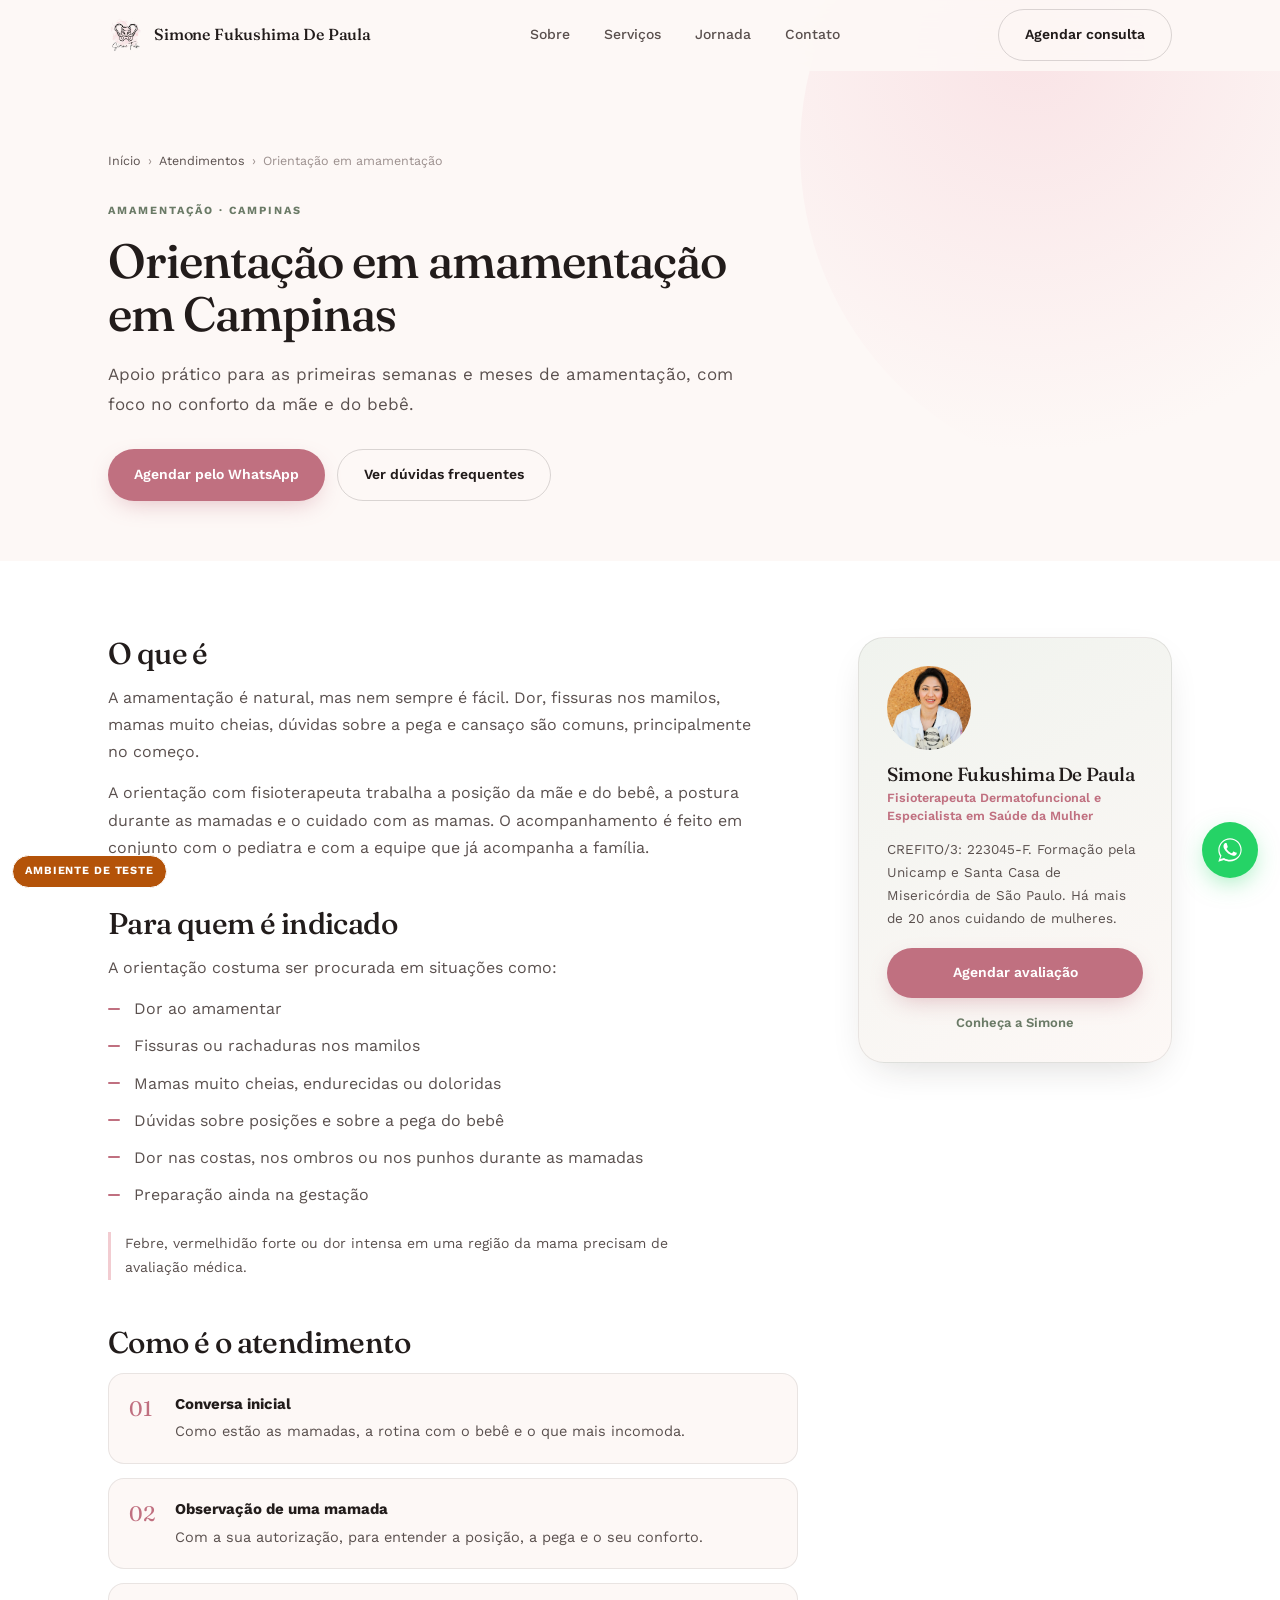
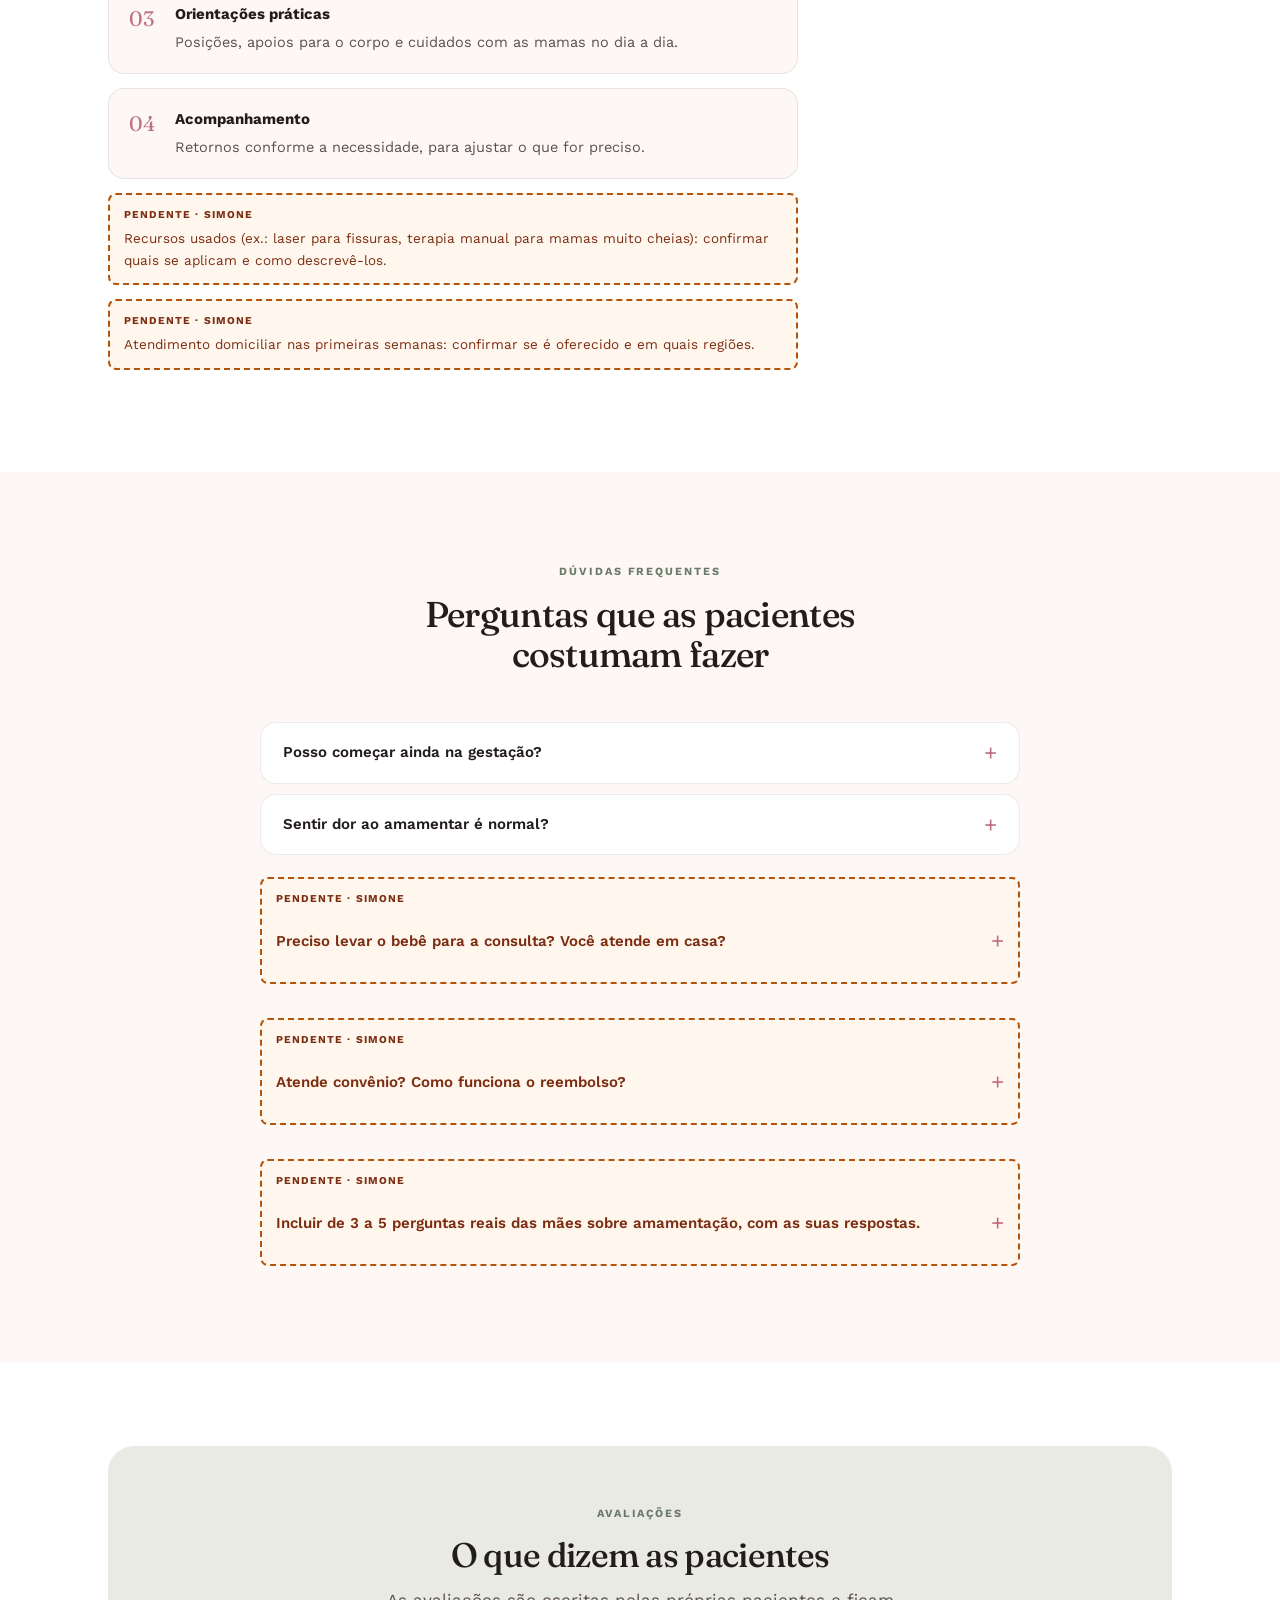
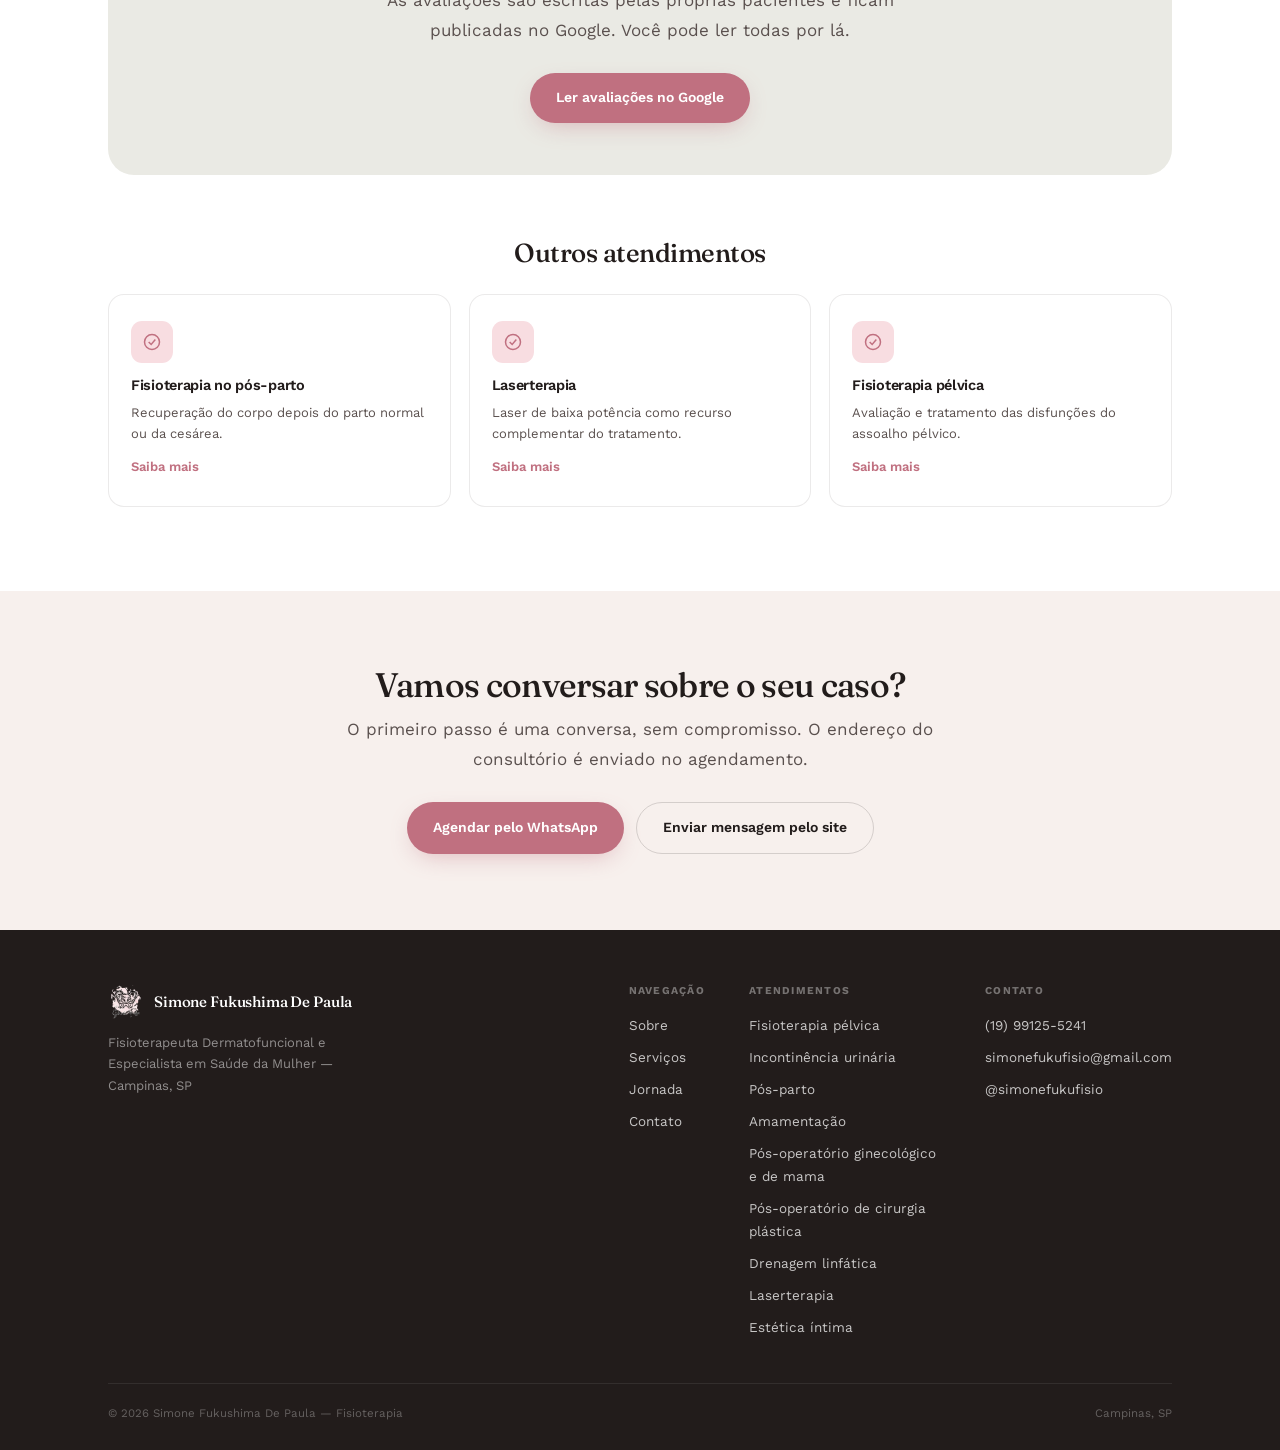
==== amamentacao/index.html @ 752a26e6 "feat: páginas de amamentação, pós-operatório ginecológico e de mama, laserterapia e estética íntima " ====
<!DOCTYPE html>
<html lang="pt-BR">
<head>
<meta charset="UTF-8">
<meta name="viewport" content="width=device-width, initial-scale=1.0">
<title>Orientação em Amamentação em Campinas | Fisioterapia</title>
<meta name="description" content="Orientação em amamentação com fisioterapeuta em Campinas: posições, pega, dor e fissuras nas mamas e postura da mãe. Atendimento individual.">
<link rel="icon" type="image/png" href="/assets/logo.png">
<link rel="canonical" href="https://simonefukufisio.com.br/amamentacao/">

<meta property="og:type"        content="website">
<meta property="og:url"         content="https://simonefukufisio.com.br/amamentacao/">
<meta property="og:title"       content="Orientação em Amamentação em Campinas | Fisioterapia">
<meta property="og:description" content="Orientação em amamentação com fisioterapeuta em Campinas: posições, pega, dor e fissuras nas mamas e postura da mãe. Atendimento individual.">
<meta property="og:image"       content="https://simonefukufisio.com.br/assets/simone-fukushima-fisioterapeuta.jpg">
<meta property="og:locale"      content="pt_BR">
<meta name="twitter:card"       content="summary_large_image">

<script type="application/ld+json">
{
  "@context": "https://schema.org",
  "@type": "BreadcrumbList",
  "itemListElement": [
    {
      "@type": "ListItem",
      "position": 1,
      "name": "Início",
      "item": "https://simonefukufisio.com.br/"
    },
    {
      "@type": "ListItem",
      "position": 2,
      "name": "Orientação em amamentação",
      "item": "https://simonefukufisio.com.br/amamentacao/"
    }
  ]
}
</script>

<!-- ── Google Analytics 4 ── -->
<script async src="https://www.googletagmanager.com/gtag/js?id=G-YCW4MYYGL5"></script>
<script src="/js/site.js" defer></script>

<link rel="preconnect" href="https://fonts.googleapis.com">
<link rel="preconnect" href="https://fonts.gstatic.com" crossorigin>
<link href="https://fonts.googleapis.com/css2?family=Fraunces:ital,opsz,wght@0,9..144,300;0,9..144,400;0,9..144,500;0,9..144,600;1,9..144,400;1,9..144,500&family=Work+Sans:wght@300;400;500;600;700&display=swap" rel="stylesheet">
<link rel="stylesheet" href="/css/styles.css">
</head>
<body>

<!-- COMPARTILHADO:CABECALHO:INICIO -->
<header id="hdr">
  <div class="nav">
    <!-- Zone 1: Logo -->
    <a href="/#top" class="logo-link">
      <img src="/assets/logo.png" alt="Simone Fukushima De Paula" class="logo-img" width="222" height="245">
      <span class="logo-name">Simone Fukushima De Paula</span>
    </a>
    <!-- Zone 2: Nav (centred) -->
    <nav class="nav-links">
      <a href="/#sobre">Sobre</a>
      <a href="/#servicos">Serviços</a>
      <a href="/#jornada">Jornada</a>
      <a href="/#contato">Contato</a>
    </nav>
    <!-- Zone 3: CTA + hamburger -->
    <div class="nav-cta">
      <a href="/#contato" class="btn btn-outline">Agendar consulta</a>
      <button class="hamburger" id="ham" aria-label="Abrir menu">
        <span></span><span></span><span></span>
      </button>
    </div>
  </div>
</header>

<!-- Mobile drawer -->
<div class="nav-drawer" id="drawer">
  <a href="/#sobre">Sobre</a>
  <a href="/#servicos">Serviços</a>
  <a href="/#jornada">Jornada</a>
  <a href="/#contato">Contato</a>
  <a href="/#contato" class="btn btn-primary">Agendar consulta</a>
</div>
<!-- COMPARTILHADO:CABECALHO:FIM -->

<main>
  <section class="servico-hero">
    <div class="blob blob-1"></div>
    <div class="container">
      <nav class="trilha" aria-label="Você está em">
        <a href="/">Início</a><span aria-hidden="true">›</span>
        <a href="/#servicos">Atendimentos</a><span aria-hidden="true">›</span>
        <span aria-current="page">Orientação em amamentação</span>
      </nav>
      <span class="ey">Amamentação · Campinas</span>
      <h1>Orientação em amamentação em Campinas</h1>
      <p class="lead">Apoio prático para as primeiras semanas e meses de amamentação, com foco no conforto da mãe e do bebê.</p>
      <div class="hero-ctas">
        <a class="btn btn-primary" data-wa="Olá, Simone! Gostaria de saber sobre a orientação em amamentação." data-origem="pagina_amamentacao_topo" href="/#contato" target="_blank" rel="noopener">Agendar pelo WhatsApp</a>
        <a class="btn btn-outline" href="#duvidas">Ver dúvidas frequentes</a>
      </div>
    </div>
  </section>

  <section class="servico-corpo">
    <div class="container servico-grid">
      <article class="texto">
        <h2>O que é</h2>
        <p>A amamentação é natural, mas nem sempre é fácil. Dor, fissuras nos mamilos, mamas muito cheias, dúvidas sobre a pega e cansaço são comuns, principalmente no começo.</p>
        <p>A orientação com fisioterapeuta trabalha a posição da mãe e do bebê, a postura durante as mamadas e o cuidado com as mamas. O acompanhamento é feito em conjunto com o pediatra e com a equipe que já acompanha a família.</p>

        <h2>Para quem é indicado</h2>
        <p>A orientação costuma ser procurada em situações como:</p>
        <ul class="lista">
          <li>Dor ao amamentar</li>
          <li>Fissuras ou rachaduras nos mamilos</li>
          <li>Mamas muito cheias, endurecidas ou doloridas</li>
          <li>Dúvidas sobre posições e sobre a pega do bebê</li>
          <li>Dor nas costas, nos ombros ou nos punhos durante as mamadas</li>
          <li>Preparação ainda na gestação</li>
        </ul>

        <p class="nota">Febre, vermelhidão forte ou dor intensa em uma região da mama precisam de avaliação médica.</p>

        <h2>Como é o atendimento</h2>
        <ol class="passos">
          <li><strong>Conversa inicial</strong><span>Como estão as mamadas, a rotina com o bebê e o que mais incomoda.</span></li>
          <li><strong>Observação de uma mamada</strong><span>Com a sua autorização, para entender a posição, a pega e o seu conforto.</span></li>
          <li><strong>Orientações práticas</strong><span>Posições, apoios para o corpo e cuidados com as mamas no dia a dia.</span></li>
          <li><strong>Acompanhamento</strong><span>Retornos conforme a necessidade, para ajustar o que for preciso.</span></li>
          <li data-pendente>Recursos usados (ex.: laser para fissuras, terapia manual para mamas muito cheias): confirmar quais se aplicam e como descrevê-los.</li>
          <li data-pendente>Atendimento domiciliar nas primeiras semanas: confirmar se é oferecido e em quais regiões.</li>
        </ol>
      </article>

      <aside class="cartao-lateral" aria-label="Sobre a fisioterapeuta">
        <img class="cartao-foto" src="/assets/simone-fukushima-fisioterapeuta.jpg" alt="Simone Fukushima De Paula" width="900" height="1233" loading="lazy">
        <h2>Simone Fukushima De Paula</h2>
        <span class="role">Fisioterapeuta Dermatofuncional e Especialista em Saúde da Mulher</span>
        <p>CREFITO/3: 223045-F. Formação pela Unicamp e Santa Casa de Misericórdia de São Paulo. Há mais de 20 anos cuidando de mulheres.</p>
        <a class="btn btn-primary" data-wa="Olá, Simone! Gostaria de saber sobre a orientação em amamentação." data-origem="pagina_amamentacao_lateral" href="/#contato" target="_blank" rel="noopener">Agendar avaliação</a>
        <a class="cartao-link" href="/#sobre">Conheça a Simone</a>
      </aside>
    </div>
  </section>

  <section class="servico-faq" id="duvidas">
    <div class="container">
      <div class="sec-head">
        <span class="ey">Dúvidas frequentes</span>
        <h2>Perguntas que as pacientes costumam fazer</h2>
      </div>
      <div class="faq">
      <details><summary>Posso começar ainda na gestação?</summary><p>Sim. Conhecer as posições e os cuidados com as mamas antes do parto ajuda a chegar mais preparada às primeiras mamadas.</p></details>
      <details><summary>Sentir dor ao amamentar é normal?</summary><p>Desconforto nos primeiros dias é comum, mas dor forte ou que continua não deve ser ignorada. Vale buscar orientação.</p></details>
      <details data-pendente><summary>Preciso levar o bebê para a consulta? Você atende em casa?</summary><p>Resposta a ser escrita pela Simone.</p></details>
      <details data-pendente><summary>Atende convênio? Como funciona o reembolso?</summary><p>Resposta a ser escrita pela Simone.</p></details>
      <details data-pendente><summary>Incluir de 3 a 5 perguntas reais das mães sobre amamentação, com as suas respostas.</summary><p>Resposta a ser escrita pela Simone.</p></details>
      </div>
    </div>
  </section>

  <section class="servico-fim">
    <div class="container">
      <div class="avaliacoes-caixa">
        <span class="ey">Avaliações</span>
        <h2>O que dizem as pacientes</h2>
        <p class="lead">As avaliações são escritas pelas próprias pacientes e ficam publicadas no Google. Você pode ler todas por lá.</p>
        <div class="hero-ctas">
          <a class="btn btn-primary" href="https://g.page/r/CfyjZYEnsw8REAI" target="_blank" rel="noopener">Ler avaliações no Google</a>
        </div>
      </div>

      <h2 class="rel-titulo">Outros atendimentos</h2>
      <div class="rel-grid">
        <a class="sc" href="/pos-parto/"><div class="sc-icon r"><svg width="20" height="20" viewBox="0 0 24 24" fill="none" stroke="#c07080" stroke-width="1.8" aria-hidden="true"><circle cx="12" cy="12" r="9"/><path d="M8 12l3 3 5-6"/></svg></div><h3>Fisioterapia no pós-parto</h3><p>Recuperação do corpo depois do parto normal ou da cesárea.</p><span class="sc-mais">Saiba mais</span></a>
        <a class="sc" href="/laserterapia/"><div class="sc-icon r"><svg width="20" height="20" viewBox="0 0 24 24" fill="none" stroke="#c07080" stroke-width="1.8" aria-hidden="true"><circle cx="12" cy="12" r="9"/><path d="M8 12l3 3 5-6"/></svg></div><h3>Laserterapia</h3><p>Laser de baixa potência como recurso complementar do tratamento.</p><span class="sc-mais">Saiba mais</span></a>
        <a class="sc" href="/fisioterapia-pelvica/"><div class="sc-icon r"><svg width="20" height="20" viewBox="0 0 24 24" fill="none" stroke="#c07080" stroke-width="1.8" aria-hidden="true"><circle cx="12" cy="12" r="9"/><path d="M8 12l3 3 5-6"/></svg></div><h3>Fisioterapia pélvica</h3><p>Avaliação e tratamento das disfunções do assoalho pélvico.</p><span class="sc-mais">Saiba mais</span></a>
      </div>
    </div>
  </section>

  <section class="cta-final">
    <div class="container">
      <h2>Vamos conversar sobre o seu caso?</h2>
      <p class="lead">O primeiro passo é uma conversa, sem compromisso. O endereço do consultório é enviado no agendamento.</p>
      <div class="hero-ctas">
        <a class="btn btn-primary" data-wa="Olá, Simone! Gostaria de saber sobre a orientação em amamentação." data-origem="pagina_amamentacao_final" href="/#contato" target="_blank" rel="noopener">Agendar pelo WhatsApp</a>
        <a class="btn btn-outline" href="/#contato">Enviar mensagem pelo site</a>
      </div>
    </div>
  </section>
</main>

<!-- COMPARTILHADO:RODAPE:INICIO -->
<footer>
  <div class="container">
    <div class="footer-grid">
      <div>
        <a href="/#top" class="logo-link">
          <img src="/assets/logo.png" alt="Simone Fukushima De Paula" class="logo-img" width="222" height="245">
          <span class="logo-name">Simone Fukushima De Paula</span>
        </a>
        <p class="footer-tag">Fisioterapeuta Dermatofuncional e Especialista em Saúde da Mulher — Campinas, SP</p>
      </div>
      <div class="footer-links">
        <div>
          <h5>Navegação</h5>
          <a href="/#sobre">Sobre</a>
          <a href="/#servicos">Serviços</a>
          <a href="/#jornada">Jornada</a>
          <a href="/#contato">Contato</a>
        </div>
        <div>
          <h5>Atendimentos</h5>
          <a href="/fisioterapia-pelvica/">Fisioterapia pélvica</a>
          <a href="/incontinencia-urinaria/">Incontinência urinária</a>
          <a href="/pos-parto/">Pós-parto</a>
          <a href="/amamentacao/">Amamentação</a>
          <a href="/pos-cirurgico/">Pós-operatório ginecológico e de mama</a>
          <a href="/pos-cirurgico-estetico/">Pós-operatório de cirurgia plástica</a>
          <a href="/drenagem-linfatica/">Drenagem linfática</a>
          <a href="/laserterapia/">Laserterapia</a>
          <a href="/estetica-intima/">Estética íntima</a>
        </div>
        <div>
          <h5>Contato</h5>
          <a href="#" id="footerWaLink" target="_blank" rel="noopener">(19) 99125-5241</a>
          <a href="mailto:simonefukufisio@gmail.com">simonefukufisio@gmail.com</a>
          <a href="https://instagram.com/simonefukufisio" target="_blank" rel="noopener">@simonefukufisio</a>
        </div>
      </div>
    </div>
    <div class="footer-bottom">
      <span>&copy; <span id="yr"></span> Simone Fukushima De Paula &mdash; Fisioterapia</span>
      <span>Campinas, SP</span>
    </div>
  </div>
</footer>

<!-- WhatsApp float -->
<a class="wa-float" id="floatWaBtn" href="#" target="_blank" rel="noopener" aria-label="Conversar no WhatsApp">
  <svg width="28" height="28" viewBox="0 0 24 24" fill="white"><path d="M17.5 14.4c-.3-.1-1.7-.9-2-1-.3-.1-.5-.1-.7.1s-.8 1-.9 1.2c-.2.2-.3.2-.6.1-.3-.1-1.3-.5-2.4-1.5-.9-.8-1.5-1.8-1.7-2.1-.2-.3 0-.5.1-.6.1-.1.3-.3.4-.5.1-.1.2-.3.3-.5.1-.2 0-.4 0-.5S9.4 7 9.2 6.5c-.2-.5-.4-.4-.6-.4h-.5c-.2 0-.5.1-.7.3-.3.3-1 1-1 2.4s1 2.8 1.2 3c.1.2 2 3 4.8 4.3 2.8 1.2 2.8.8 3.3.8.5 0 1.7-.7 1.9-1.3.2-.6.2-1.2.2-1.3-.1-.1-.3-.2-.6-.3z"/><path d="M12 2C6.5 2 2 6.5 2 12c0 1.9.5 3.7 1.5 5.3L2 22l4.8-1.5c1.5.8 3.3 1.3 5.2 1.3 5.5 0 10-4.5 10-10S17.5 2 12 2zm0 18.3c-1.7 0-3.4-.5-4.8-1.3l-.3-.2-3.2 1 1-3.1-.2-.3C3.5 15 3 13.5 3 12 3 7 7 3 12 3s9 4 9 9-4 8.3-9 8.3z"/></svg>
</a>
<!-- COMPARTILHADO:RODAPE:FIM -->

</body>
</html>
---- css/styles.css ----
/* Simone Fukushima De Paula — estilos compartilhados por todas as páginas */
/* ── Tokens ── */
:root {
  --rosa:       #eebac0;
  --rosa-deep:  #c07080;
  --rosa-soft:  #f8dde1;
  --rosa-mid:   #f2ccd1;
  --verde:      #a3ab9d;
  --verde-deep: #6a7a66;
  --verde-soft: #eaeae4;
  --cream:      #fdf8f6;
  --cream-2:    #f7f0ed;
  --white:      #ffffff;
  --ink:        #221c1b;
  --ink-2:      #5a504e;
  --ink-3:      #9c908e;
  --line:       rgba(34,28,27,0.09);
  --r-lg:  26px;
  --r-md:  16px;
  --r-sm:   8px;
  --sh-sm: 0 4px 14px -4px rgba(34,28,27,0.10);
  --sh:    0 14px 40px -16px rgba(34,28,27,0.20);
  --sh-lg: 0 24px 56px -24px rgba(34,28,27,0.26);
  --ff-d: "Fraunces", serif;
  --ff-b: "Work Sans", sans-serif;
  --mw: 1120px;
}
*, *::before, *::after { margin:0; padding:0; box-sizing:border-box; }
html { scroll-behavior:smooth; }
body {
  font-family:var(--ff-b); color:var(--ink);
  background:var(--cream); line-height:1.7;
  -webkit-font-smoothing:antialiased; font-size:16px;
}
img,svg { display:block; max-width:100%; }
a { color:inherit; text-decoration:none; }
ul { list-style:none; }
button { font-family:inherit; cursor:pointer; border:none; background:none; }
h1,h2,h3,h4 {
  font-family:var(--ff-d); font-weight:500;
  letter-spacing:-0.02em; color:var(--ink); line-height:1.1;
}
p { max-width:62ch; }
.container { width:100%; max-width:var(--mw); margin:0 auto; padding:0 28px; }

/* ── Eyebrow ── */
.ey {
  display:inline-block; font-size:11px; letter-spacing:0.18em;
  text-transform:uppercase; font-weight:700;
  color:var(--verde-deep); margin-bottom:14px;
}
/* ── Lead ── */
.lead { color:var(--ink-2); font-size:17px; line-height:1.78; }

/* ── Buttons ── */
.btn {
  display:inline-flex; align-items:center; justify-content:center;
  gap:8px; padding:13px 26px; border-radius:100px;
  font-weight:600; font-size:14px; white-space:nowrap;
  transition:transform .2s ease, box-shadow .2s ease, background .2s ease, color .2s ease, border-color .2s ease;
}
.btn-primary {
  background:var(--rosa-deep); color:var(--white);
  box-shadow:0 8px 24px -8px rgba(192,112,128,0.48);
}
.btn-primary:hover { transform:translateY(-2px); box-shadow:0 14px 30px -8px rgba(192,112,128,0.58); }
.btn-outline {
  background:transparent; color:var(--ink);
  border:1.5px solid rgba(34,28,27,0.16);
}
.btn-outline:hover { border-color:var(--rosa-deep); color:var(--rosa-deep); }

/* ════════════════════════
   HEADER — layout 3-zone
════════════════════════ */
header {
  position:fixed; top:0; left:0; right:0; z-index:100;
  background:rgba(253,248,246,0.92);
  backdrop-filter:blur(16px) saturate(1.5);
  -webkit-backdrop-filter:blur(16px) saturate(1.5);
  border-bottom:1px solid transparent;
  transition:border-color .3s, box-shadow .3s;
}
header.scrolled {
  border-bottom-color:var(--line);
  box-shadow:0 2px 18px -6px rgba(34,28,27,0.09);
}
.nav {
  display:grid;
  grid-template-columns:auto 1fr auto;
  align-items:center;
  gap:24px;
  padding:0 28px; height:70px;
  max-width:var(--mw); margin:0 auto;
}
/* Zone 1 — Logo */
.logo-link {
  display:flex; align-items:center; gap:10px;
  flex-shrink:0; text-decoration:none;
}
.logo-img { width:36px; height:auto; flex-shrink:0; }
.logo-name {
  font-family:var(--ff-d); font-size:16px; font-weight:500;
  color:var(--ink); white-space:nowrap; letter-spacing:-0.01em;
  line-height:1.2;
}
/* Zone 2 — Nav links (centred) */
.nav-links {
  display:flex; align-items:center; justify-content:center; gap:34px;
}
.nav-links a {
  font-size:14px; font-weight:500; color:var(--ink-2);
  transition:color .18s; white-space:nowrap;
}
.nav-links a:hover { color:var(--rosa-deep); }
/* Zone 3 — CTA */
.nav-cta { display:flex; align-items:center; gap:12px; }
/* Hamburger */
.hamburger {
  display:none; flex-direction:column; gap:5px;
  width:22px; cursor:pointer; background:none; border:none;
  z-index:110;
}
.hamburger span {
  height:2px; width:100%; background:var(--ink);
  border-radius:2px; transition:.3s; display:block;
}
/* Mobile drawer */
.nav-drawer {
  display:none; position:fixed; top:0; right:0; bottom:0;
  width:72%; max-width:290px;
  background:var(--white); flex-direction:column;
  padding:88px 28px 28px; gap:6px;
  box-shadow:-16px 0 40px rgba(34,28,27,0.12); z-index:95;
}
.nav-drawer.open { display:flex; }
.nav-drawer a {
  font-size:16px; font-weight:500; color:var(--ink-2);
  padding:10px 0; border-bottom:1px solid var(--line);
  transition:color .18s;
}
.nav-drawer a:hover { color:var(--rosa-deep); }
.nav-drawer .btn { margin-top:16px; width:100%; justify-content:center; padding:13px 26px; border-bottom:none; font-size:14px; font-weight:600; }
.nav-drawer .btn-primary, .nav-drawer .btn-primary:hover { color:var(--white); }

/* ════════════════════════
   HERO
════════════════════════ */
.hero {
  padding:142px 0 96px; overflow:hidden;
  position:relative; background:var(--cream);
}
.blob {
  position:absolute; border-radius:50%; z-index:0; pointer-events:none;
}
.blob-1 {
  top:-180px; right:-180px; width:660px; height:660px;
  background:radial-gradient(circle at 35% 35%, var(--rosa-soft), transparent 66%);
  opacity:.75;
}
.blob-2 {
  bottom:-180px; left:-160px; width:540px; height:540px;
  background:radial-gradient(circle at 55% 45%, var(--verde-soft), transparent 66%);
  opacity:.65;
}
.hero-inner {
  position:relative; z-index:1;
  display:grid; grid-template-columns:1.1fr 0.9fr; gap:60px; align-items:center;
}
.hero h1 { font-size:clamp(32px,4vw,52px); margin-bottom:18px; margin-top:4px; }
.hero h1 em { font-style:italic; color:var(--rosa-deep); }
.hero h1 .ey { display:block; font-family:var(--ff-b); line-height:1.7; margin-top:-4px; margin-bottom:19px; }
.hero .lead { margin-bottom:10px; max-width:46ch; }
.hero-sub { font-size:15px; color:var(--ink-3); margin-bottom:32px; }
.hero-ctas { display:flex; gap:12px; flex-wrap:wrap; margin-bottom:40px; }
.trust-row {
  display:flex; gap:28px; flex-wrap:wrap;
  padding-top:24px; border-top:1px solid var(--line);
}
.trust-item { display:flex; flex-direction:column; gap:2px; }
.trust-item strong {
  font-family:var(--ff-d); font-size:22px;
  color:var(--rosa-deep); font-weight:500; line-height:1;
}
.trust-item span { font-size:12px; color:var(--ink-3); line-height:1.45; max-width:13ch; }
/* Photo frame */
.hero-visual {
  position:relative; aspect-ratio:4/5; border-radius:var(--r-lg);
  background:linear-gradient(148deg, var(--rosa-soft) 0%, var(--verde-soft) 100%);
  padding:11px; box-shadow:var(--sh-lg);
}
.hero-photo {
  width:100%; height:100%; object-fit:cover; object-position:center top;
  border-radius:calc(var(--r-lg) - 7px);
}

/* Wave */
.wave { display:block; width:100%; line-height:0; }
.wave svg { width:100%; height:68px; }

/* ════════════════════════
   SOBRE
════════════════════════ */
.sobre { background:var(--white); padding:96px 0; }
.sobre-grid { display:grid; grid-template-columns:1fr 1.2fr; gap:52px; align-items:start; }

.sobre-card {
  background:linear-gradient(152deg, #f0f3ee 0%, #fdf8f6 100%);
  border-radius:var(--r-lg); padding:36px;
  box-shadow:var(--sh); border:1px solid var(--line);
}
.sobre-card h3 { font-size:22px; margin-bottom:4px; }
.sobre-card .role {
  display:block; color:var(--rosa-deep); font-weight:600;
  font-size:13px; margin-bottom:14px; line-height:1.5;
}
.sobre-card .cred {
  display:inline-flex; align-items:center; gap:6px;
  background:var(--white); border:1px solid var(--line);
  border-radius:100px; padding:5px 12px;
  font-size:11.5px; font-weight:700; color:var(--verde-deep);
  letter-spacing:0.04em; margin-bottom:16px;
}
.sobre-card .formacao {
  font-size:13.5px; color:var(--ink-2); margin-bottom:18px; line-height:1.7; max-width:none;
}
.sobre-card .frase {
  font-size:13.5px; color:var(--ink-2); font-style:italic;
  border-left:3px solid var(--rosa-mid); padding-left:14px;
  line-height:1.78; max-width:none; background:none;
}

.sobre-content { padding-top:6px; }
.sobre-content h2 { font-size:clamp(24px,2.6vw,34px); margin-bottom:10px; }
.sobre-content .lead { margin-bottom:26px; }
.subtopic { margin-bottom:18px; padding-left:0; }
.subtopic-label {
  display:flex; align-items:center; gap:8px;
  font-family:var(--ff-b); font-size:14px; font-weight:700;
  color:var(--ink); margin-bottom:5px;
}
.subtopic-label::before {
  content:""; width:18px; height:2px;
  background:var(--rosa-deep); border-radius:2px; flex-shrink:0;
}
.subtopic p { font-size:14px; color:var(--ink-2); max-width:none; }
.pill-row { display:flex; flex-wrap:wrap; gap:7px; margin-top:22px; }
.pill {
  padding:6px 14px; border-radius:100px;
  background:var(--rosa-soft); color:var(--rosa-deep);
  font-size:12px; font-weight:600; white-space:nowrap;
}
.pill.g { background:var(--verde-soft); color:var(--verde-deep); }

/* ════════════════════════
   SERVIÇOS
════════════════════════ */
.servicos { padding:96px 0; background:var(--cream); }
.sec-head { max-width:560px; margin:0 auto 48px; text-align:center; }
.sec-head h2 { font-size:clamp(24px,2.8vw,36px); margin-bottom:10px; }
.sec-head .lead { margin:0 auto; }
.services-grid { display:grid; grid-template-columns:repeat(3,1fr); gap:18px; }
.sc {
  background:var(--white); border-radius:var(--r-md);
  padding:26px 22px; border:1px solid var(--line);
  transition:transform .22s ease, box-shadow .22s ease, border-color .22s ease;
}
.sc:hover { transform:translateY(-4px); box-shadow:var(--sh); border-color:transparent; }
.sc-icon {
  width:42px; height:42px; border-radius:11px;
  display:flex; align-items:center; justify-content:center; margin-bottom:14px;
}
.sc-icon.r { background:var(--rosa-soft); }
.sc-icon.g { background:var(--verde-soft); }
.sc h3 {
  font-size:14.5px; margin-bottom:6px; font-weight:600;
  font-family:var(--ff-b); color:var(--ink); line-height:1.3;
}
.sc p { font-size:13px; color:var(--ink-2); line-height:1.65; max-width:none; }

/* ════════════════════════
   JORNADA
════════════════════════ */
.jornada { background:var(--verde-soft); padding:96px 0; }
.jornada-track {
  display:grid; grid-template-columns:repeat(3,1fr); gap:0;
  position:relative; margin-top:24px;
}
.jornada-track::before {
  content:""; position:absolute; top:32px; left:11%; right:11%; height:1.5px;
  background:repeating-linear-gradient(90deg,var(--verde-deep) 0 7px,transparent 7px 16px);
  opacity:.35;
}
.jornada-step { padding:0 26px; position:relative; }
.j-num {
  width:64px; height:64px; border-radius:50%;
  background:var(--white); display:flex; align-items:center; justify-content:center;
  font-family:var(--ff-d); font-size:19px; font-weight:500; color:var(--rosa-deep);
  box-shadow:var(--sh); margin-bottom:22px; position:relative; z-index:1;
}
.jornada-step h4 { font-size:18px; margin-bottom:9px; }
.jornada-step p { font-size:14px; color:var(--ink-2); max-width:none; }

/* ════════════════════════
   DIFERENCIAIS
════════════════════════ */
.diferenciais { padding:96px 0; background:var(--white); }
.dif-grid { display:grid; grid-template-columns:repeat(4,1fr); gap:22px; }
.dif-item {
  text-align:center; padding:28px 18px; border-radius:var(--r-md);
  border:1px solid var(--line);
  transition:box-shadow .22s, transform .22s;
}
.dif-item:hover { box-shadow:var(--sh-sm); transform:translateY(-3px); }
.dif-icon {
  width:52px; height:52px; border-radius:50%;
  background:linear-gradient(140deg, var(--rosa-soft), var(--verde-soft));
  display:flex; align-items:center; justify-content:center; margin:0 auto 16px;
}
.dif-item h4 { font-size:14.5px; margin-bottom:7px; font-family:var(--ff-b); font-weight:700; }
.dif-item p { font-size:13px; color:var(--ink-2); margin:0 auto; }

/* ════════════════════════
   CONTATO
════════════════════════ */
.contato { background:var(--cream-2); padding:96px 0; }
.contato-grid { display:grid; grid-template-columns:0.9fr 1.1fr; gap:52px; }
.contato-info h2 { font-size:clamp(24px,2.8vw,34px); margin-bottom:8px; }
.contato-info > .lead { margin-bottom:30px; }
.ic {
  display:flex; gap:13px; align-items:flex-start;
  padding:14px 0; border-bottom:1px solid var(--line);
}
.ic:last-child { border-bottom:none; }
.ic-icon {
  width:38px; height:38px; border-radius:9px; flex-shrink:0;
  background:var(--white); display:flex; align-items:center; justify-content:center;
  box-shadow:var(--sh-sm);
}
.ic h4 { font-size:13px; font-weight:700; font-family:var(--ff-b); margin-bottom:2px; color:var(--ink); }
.ic p { font-size:13.5px; color:var(--ink-2); max-width:none; }
.ic a:hover { color:var(--rosa-deep); }

.form-card {
  background:var(--white); border-radius:var(--r-lg);
  padding:38px; box-shadow:var(--sh);
}
.form-card h3 {
  font-size:19px; margin-bottom:22px;
  font-family:var(--ff-b); font-weight:700;
}
.form-row { display:grid; grid-template-columns:1fr 1fr; gap:13px; }
.field { margin-bottom:14px; }
.field label {
  display:block; font-size:11.5px; font-weight:700;
  color:var(--ink-3); margin-bottom:5px;
  letter-spacing:0.06em; text-transform:uppercase;
}
.field input, .field select, .field textarea {
  width:100%; padding:11px 14px; border-radius:9px;
  border:1.5px solid var(--line); background:var(--cream);
  font-family:inherit; font-size:14px; color:var(--ink);
  transition:border-color .18s, background .18s;
  appearance:none; -webkit-appearance:none;
}
.field select {
  background-image:url("data:image/svg+xml,%3Csvg xmlns='http://www.w3.org/2000/svg' width='16' height='16' viewBox='0 0 24 24' fill='none' stroke='%239c908e' stroke-width='2' stroke-linecap='round' stroke-linejoin='round'%3E%3Cpolyline points='6 9 12 15 18 9'/%3E%3C/svg%3E");
  background-repeat:no-repeat;
  background-position:right 12px center;
  padding-right:38px;
  cursor:pointer;
}
.field input:focus, .field select:focus, .field textarea:focus {
  outline:none; border-color:var(--rosa-deep); background:var(--white);
}
.field textarea { resize:vertical; min-height:90px; }
.form-note { font-size:11.5px; color:var(--ink-3); margin-top:10px; text-align:center; line-height:1.6; }

/* ════════════════════════
   FOOTER
════════════════════════ */
footer { background:var(--ink); color:var(--white); padding:52px 0 26px; }
.footer-grid {
  display:flex; justify-content:space-between; align-items:flex-start;
  flex-wrap:wrap; gap:32px; padding-bottom:36px;
  border-bottom:1px solid rgba(255,255,255,0.08);
}
footer .logo-name { color:var(--white); font-size:15px; }
.footer-tag { font-size:13px; color:rgba(255,255,255,0.5); max-width:32ch; margin-top:10px; line-height:1.65; }
.footer-links { display:flex; gap:44px; flex-wrap:wrap; }
.footer-links h5 {
  font-size:10.5px; text-transform:uppercase; letter-spacing:0.12em;
  color:rgba(255,255,255,0.38); margin-bottom:14px; font-weight:700;
}
.footer-links a { display:block; font-size:13.5px; margin-bottom:9px; color:rgba(255,255,255,0.75); transition:color .18s; }
.footer-links a:hover { color:var(--rosa); }
.footer-bottom {
  padding-top:20px; display:flex; justify-content:space-between;
  flex-wrap:wrap; gap:8px; font-size:11.5px; color:rgba(255,255,255,0.3);
}

/* WhatsApp float */
.wa-float {
  position:fixed; bottom:22px; right:22px; z-index:200;
  width:56px; height:56px; border-radius:50%; background:#25D366;
  display:flex; align-items:center; justify-content:center;
  box-shadow:0 8px 26px -6px rgba(37,211,102,0.52);
  animation:wa-pulse 2.8s ease-in-out infinite;
  transition:transform .2s;
}
.wa-float:hover { transform:scale(1.08); }
@keyframes wa-pulse {
  0%   { box-shadow:0 8px 26px -6px rgba(37,211,102,0.52), 0 0 0 0   rgba(37,211,102,0.38); }
  65%  { box-shadow:0 8px 26px -6px rgba(37,211,102,0.52), 0 0 0 14px rgba(37,211,102,0); }
  100% { box-shadow:0 8px 26px -6px rgba(37,211,102,0.52), 0 0 0 0   rgba(37,211,102,0); }
}
@media (prefers-reduced-motion:reduce) { .wa-float { animation:none; } * { scroll-behavior:auto !important; } }

/* ════════════════════════
   RESPONSIVO
════════════════════════ */
@media (max-width:1024px) {
  .services-grid { grid-template-columns:repeat(2,1fr); }
  .dif-grid { grid-template-columns:repeat(2,1fr); }
}
@media (max-width:860px) {
  .hero-inner { grid-template-columns:1fr; }
  .hero-visual { max-width:380px; margin:0 auto; order:-1; }
  .sobre-grid { grid-template-columns:1fr; }
  .jornada-track { grid-template-columns:1fr; gap:36px; }
  .jornada-track::before { display:none; }
  .contato-grid { grid-template-columns:1fr; }
}
@media (max-width:680px) {
  .nav-links, .nav-cta .btn { display:none; }
  .nav-cta { grid-column:3; }
  .hamburger { display:flex; }
  .hero { padding:118px 0 68px; }
  .hero h1 { font-size:30px; }
  .form-row { grid-template-columns:1fr; }
  .services-grid { grid-template-columns:1fr; }
  .dif-grid { grid-template-columns:1fr 1fr; }
  .footer-grid { flex-direction:column; }
  .footer-links { gap:24px; }
}
@media (max-width:400px) {
  .dif-grid { grid-template-columns:1fr; }
}

/* ════════════════════════
   UTILITÁRIOS (antes eram estilos inline)
════════════════════════ */
.sec-head .lead.lead-center { margin:12px auto 0; }
.wave-flip { transform:rotate(180deg); }
.btn-block { width:100%; justify-content:center; font-size:15px; padding:14px; }

/* Confirmação do formulário */
.form-ok { text-align:center; padding:32px 16px; }
.form-ok-icon {
  width:56px; height:56px; border-radius:50%; background:var(--verde-soft);
  display:flex; align-items:center; justify-content:center; margin:0 auto 18px;
}
.form-ok h3 { font-size:19px; margin-bottom:10px; font-family:var(--ff-b); font-weight:700; }
.form-ok-text { color:var(--ink-2); font-size:14.5px; max-width:34ch; margin:0 auto; line-height:1.7; }
.form-ok-alt { margin:18px auto 0; font-size:13px; color:var(--ink-3); }
.form-ok-alt a { color:var(--rosa-deep); font-weight:600; }

/* Página de erro 404 */
.pagina-simples { padding:170px 0 110px; text-align:center; }
.pagina-simples h1 { font-size:clamp(28px,4vw,44px); margin-bottom:14px; }
.pagina-simples .lead { margin:0 auto 30px; }
.pagina-simples .hero-ctas { justify-content:center; margin-bottom:0; }

/* Selo exibido apenas fora do domínio oficial (pré-visualização e testes) */
.aviso-teste {
  position:fixed; left:12px; bottom:12px; z-index:300;
  padding:6px 12px; border-radius:100px;
  background:#b45309; color:#fff; border:1.5px solid #fff;
  font-family:var(--ff-b); font-size:11px; font-weight:700;
  letter-spacing:0.08em; text-transform:uppercase;
  pointer-events:none;
}

/* ════════════════════════
   ACESSIBILIDADE
════════════════════════ */
a:focus-visible, button:focus-visible, summary:focus-visible,
input:focus-visible, select:focus-visible, textarea:focus-visible {
  outline:2px solid var(--rosa-deep); outline-offset:3px;
}

/* ════════════════════════
   PÁGINAS DE SERVIÇO
════════════════════════ */
.servico-hero { padding:150px 0 60px; background:var(--cream); position:relative; overflow:hidden; }
.servico-hero .container { position:relative; z-index:1; }
.trilha { display:flex; flex-wrap:wrap; gap:7px; font-size:12.5px; color:var(--ink-3); margin-bottom:24px; }
.trilha a { color:var(--ink-2); }
.trilha a:hover { color:var(--rosa-deep); }
.servico-hero h1 { font-size:clamp(30px,4vw,48px); max-width:21ch; margin-bottom:18px; }
.servico-hero .lead { max-width:58ch; margin-bottom:30px; }
.servico-hero .hero-ctas { margin-bottom:0; }

.servico-corpo { background:var(--white); padding:76px 0 84px; }
.servico-grid { display:grid; grid-template-columns:minmax(0,1.65fr) minmax(250px,0.75fr); gap:60px; align-items:start; }
.texto h2 { font-size:clamp(22px,2.4vw,30px); margin:46px 0 14px; }
.texto h2:first-child { margin-top:0; }
.texto p { color:var(--ink-2); margin-bottom:14px; max-width:66ch; }
.lista { display:grid; gap:10px; margin:8px 0 18px; }
.lista li { position:relative; padding-left:26px; color:var(--ink-2); }
.lista li::before {
  content:""; position:absolute; left:0; top:0.78em;
  width:12px; height:2px; background:var(--rosa-deep); border-radius:2px;
}
.passos { counter-reset:passo; list-style:none; padding:0; display:grid; gap:14px; margin:12px 0 18px; }
.passos li {
  counter-increment:passo; position:relative;
  padding:18px 20px 18px 66px; background:var(--cream);
  border:1px solid var(--line); border-radius:var(--r-md);
}
.passos li::before {
  content:counter(passo, decimal-leading-zero);
  position:absolute; left:20px; top:17px;
  font-family:var(--ff-d); font-size:21px; color:var(--rosa-deep);
}
.passos strong { display:block; color:var(--ink); margin-bottom:3px; font-size:15px; }
.passos span { display:block; color:var(--ink-2); font-size:14.5px; }
.nota {
  font-size:14px; color:var(--ink-2); margin-top:24px;
  border-left:3px solid var(--rosa-mid); padding-left:14px;
}

.cartao-lateral {
  position:sticky; top:96px;
  background:linear-gradient(152deg, #f0f3ee 0%, #fdf8f6 100%);
  border:1px solid var(--line); border-radius:var(--r-lg);
  padding:28px; box-shadow:var(--sh);
}
.cartao-foto { width:84px; height:84px; border-radius:50%; object-fit:cover; object-position:center 10%; margin-bottom:14px; }
.cartao-lateral h2 { font-family:var(--ff-d); font-size:19px; margin-bottom:4px; }
.cartao-lateral .role { display:block; color:var(--rosa-deep); font-weight:600; font-size:12.5px; line-height:1.5; margin-bottom:12px; }
.cartao-lateral p { font-size:13.5px; color:var(--ink-2); margin-bottom:18px; max-width:none; }
.cartao-lateral .btn { width:100%; }
.cartao-link { display:block; text-align:center; margin-top:14px; font-size:13px; font-weight:600; color:var(--verde-deep); }
.cartao-link:hover { color:var(--rosa-deep); }

.servico-faq { background:var(--cream); padding:84px 0; }
.faq { max-width:760px; margin:0 auto; display:grid; gap:10px; }
.faq details { background:var(--white); border:1px solid var(--line); border-radius:var(--r-md); padding:0 22px; }
.faq summary {
  cursor:pointer; list-style:none; position:relative;
  padding:17px 32px 17px 0; font-weight:600; font-size:15px; color:var(--ink);
}
.faq summary::-webkit-details-marker { display:none; }
.faq summary::after {
  content:"+"; position:absolute; right:0; top:50%; transform:translateY(-50%);
  font-size:22px; font-weight:400; color:var(--rosa-deep); line-height:1;
}
.faq details[open] summary::after { content:"–"; }
.faq details p { color:var(--ink-2); font-size:14.5px; padding-bottom:18px; max-width:none; }

.servico-fim { background:var(--white); padding:84px 0; }
.rel-titulo { font-size:clamp(20px,2.2vw,26px); text-align:center; margin:64px 0 26px; }
.rel-grid { display:grid; grid-template-columns:repeat(3,1fr); gap:18px; }

/* Cartão de serviço clicável (página inicial e páginas relacionadas) */
a.sc { display:block; color:inherit; }
.sc-mais { display:inline-block; margin-top:12px; font-size:13px; font-weight:600; color:var(--rosa-deep); }
a.sc:hover .sc-mais { text-decoration:underline; }

.cta-final { background:var(--cream-2); padding:76px 0; text-align:center; }
.cta-final h2 { font-size:clamp(24px,2.8vw,34px); margin-bottom:10px; }
.cta-final .lead { margin:0 auto 28px; }
.cta-final .hero-ctas { justify-content:center; margin-bottom:0; }

/* ════════════════════════
   AVALIAÇÕES NO GOOGLE
════════════════════════ */
.avaliacoes { background:var(--white); padding:0 0 96px; }
.avaliacoes-caixa {
  background:var(--verde-soft); border-radius:var(--r-lg);
  padding:52px 28px; text-align:center;
}
.avaliacoes-caixa h2 { font-size:clamp(24px,2.8vw,34px); margin-bottom:10px; }
.avaliacoes-caixa .lead { margin:0 auto; max-width:52ch; }
.avaliacoes-caixa .hero-ctas { justify-content:center; margin:28px 0 0; }
.servico-fim .avaliacoes-caixa { margin:0; }

/* Rodapé com 3 colunas de links */
.footer-links a { max-width:24ch; }

/* ════════════════════════
   PENDÊNCIAS DE CONTEÚDO
   Ficam ocultas em produção. Aparecem só fora do domínio oficial,
   onde o script marca <html class="ambiente-teste">.
════════════════════════ */
[data-pendente] { display:none !important; }
.ambiente-teste [data-pendente] {
  display:block !important;
  background:#fff7ed; border:2px dashed #b45309; border-radius:var(--r-sm);
  color:#7c2d12; font-size:13.5px; line-height:1.6;
  padding:12px 14px; margin:12px 0;
}
.ambiente-teste [data-pendente]::before {
  content:"PENDENTE · SIMONE"; display:block; position:static;
  font-family:var(--ff-b); color:inherit;
  font-size:10.5px; font-weight:700; letter-spacing:0.1em; margin-bottom:4px;
}
.ambiente-teste .passos li[data-pendente] { counter-increment:none; padding:12px 14px; margin:0; }
.ambiente-teste [data-pendente] summary { color:#7c2d12; }
.ambiente-teste [data-pendente] p { color:#7c2d12; padding-bottom:6px; }

@media (max-width:860px) {
  .servico-grid { grid-template-columns:1fr; gap:40px; }
  .cartao-lateral { position:static; }
  .rel-grid { grid-template-columns:1fr; }
}
@media (max-width:680px) {
  .servico-hero { padding:118px 0 44px; }
  .servico-hero h1 { font-size:29px; }
  .passos li { padding:16px 16px 16px 56px; }
  .passos li::before { left:16px; }
}

/* ════════════════════════
   FORMULÁRIO: ANTI-SPAM
════════════════════════ */
/* Armadilha para robôs: fora da tela para pessoas, visível para robôs que leem o HTML */
.campo-oculto { position:absolute; left:-10000px; width:1px; height:1px; overflow:hidden; }
.field .opcional { font-weight:400; color:var(--ink-3); }
/* reCAPTCHA: o quadro do Google tem 304 px fixos; em telas estreitas é reduzido para caber */
.form-captcha { margin:4px 0 14px; }
.form-captcha:empty { display:none; }
.contato-grid > * { min-width:0; }  /* o quadro de 304 px não pode alargar o cartão */
@media (max-width:680px) { .form-row { row-gap:0; } }
@media (max-width:420px) {
  .form-captcha > div { transform:scale(0.84); transform-origin:0 0; height:66px; }
}
@media (max-width:374px) {
  .form-captcha > div { transform:scale(0.74); height:58px; }
}
.form-erro {
  margin:0 0 12px; padding:10px 12px; border-radius:var(--r-sm);
  background:#fdecee; color:#8c2f43; font-size:13.5px; font-weight:600;
}
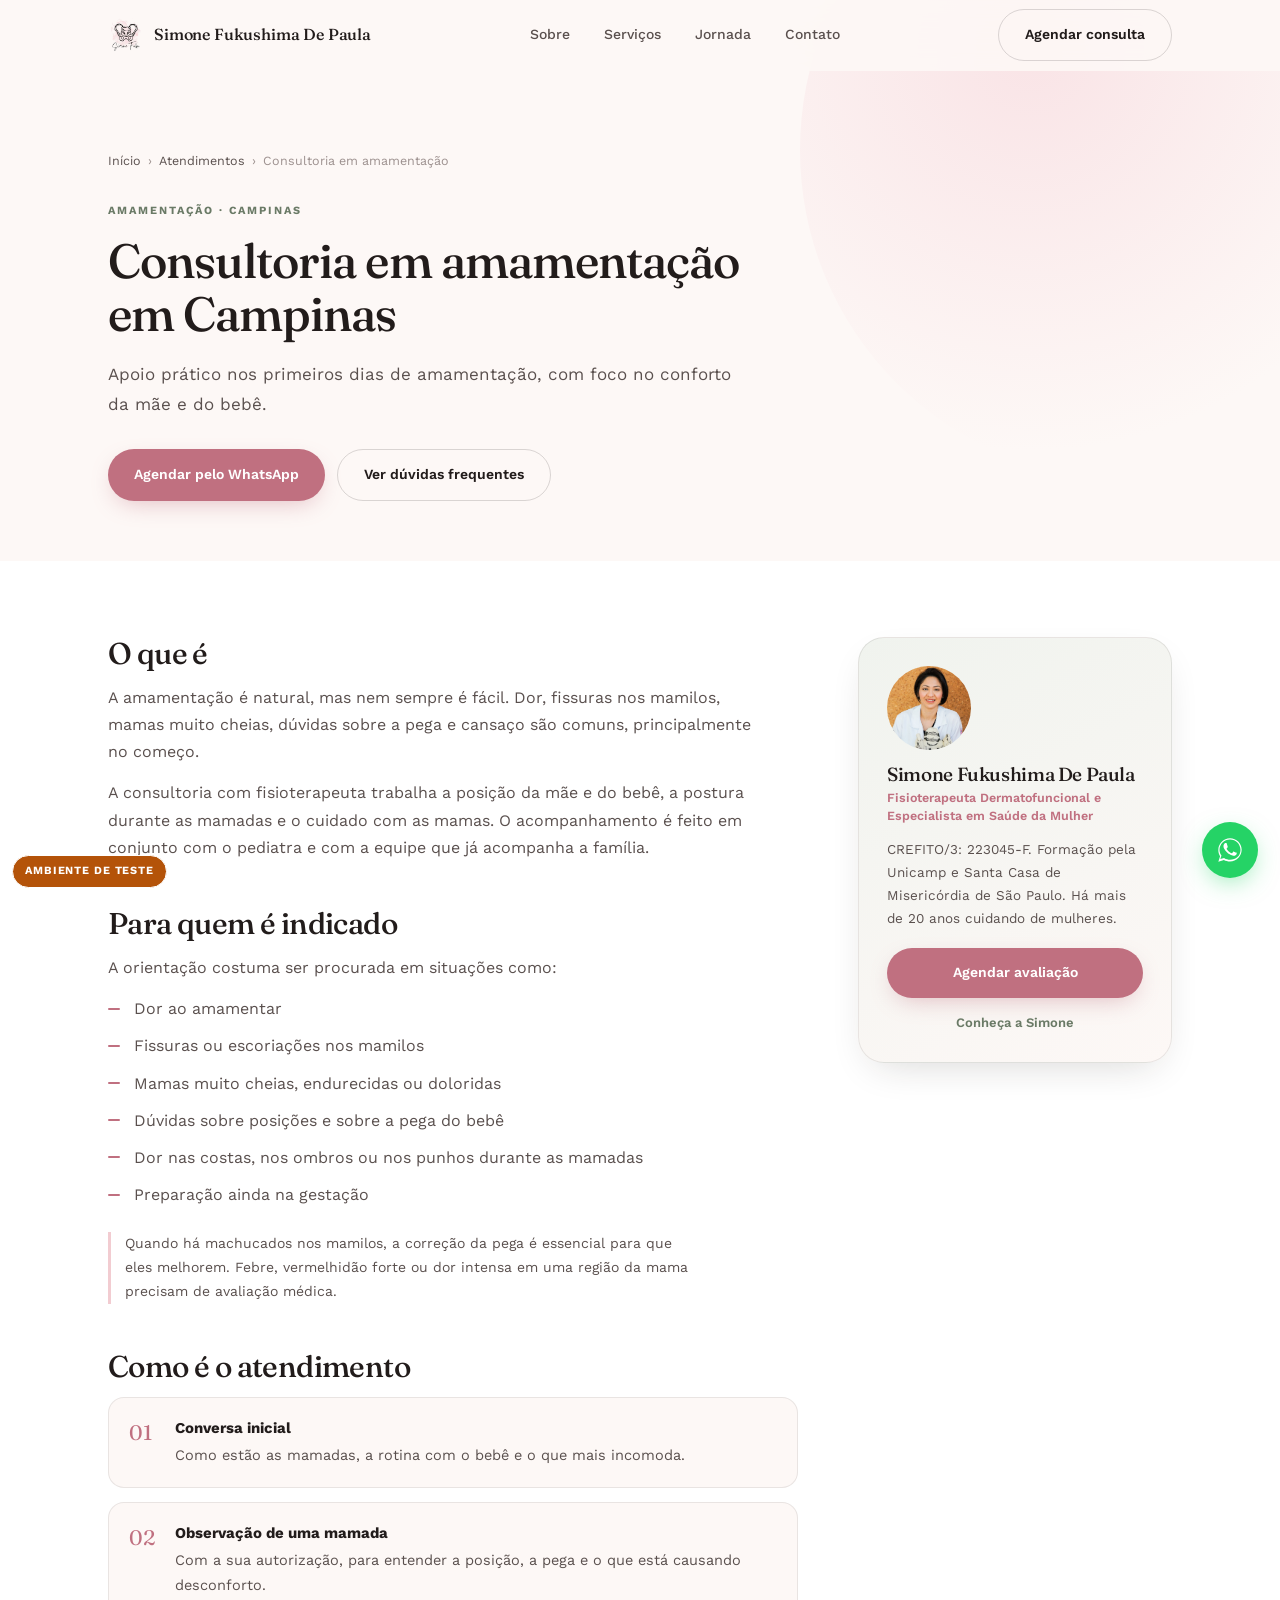
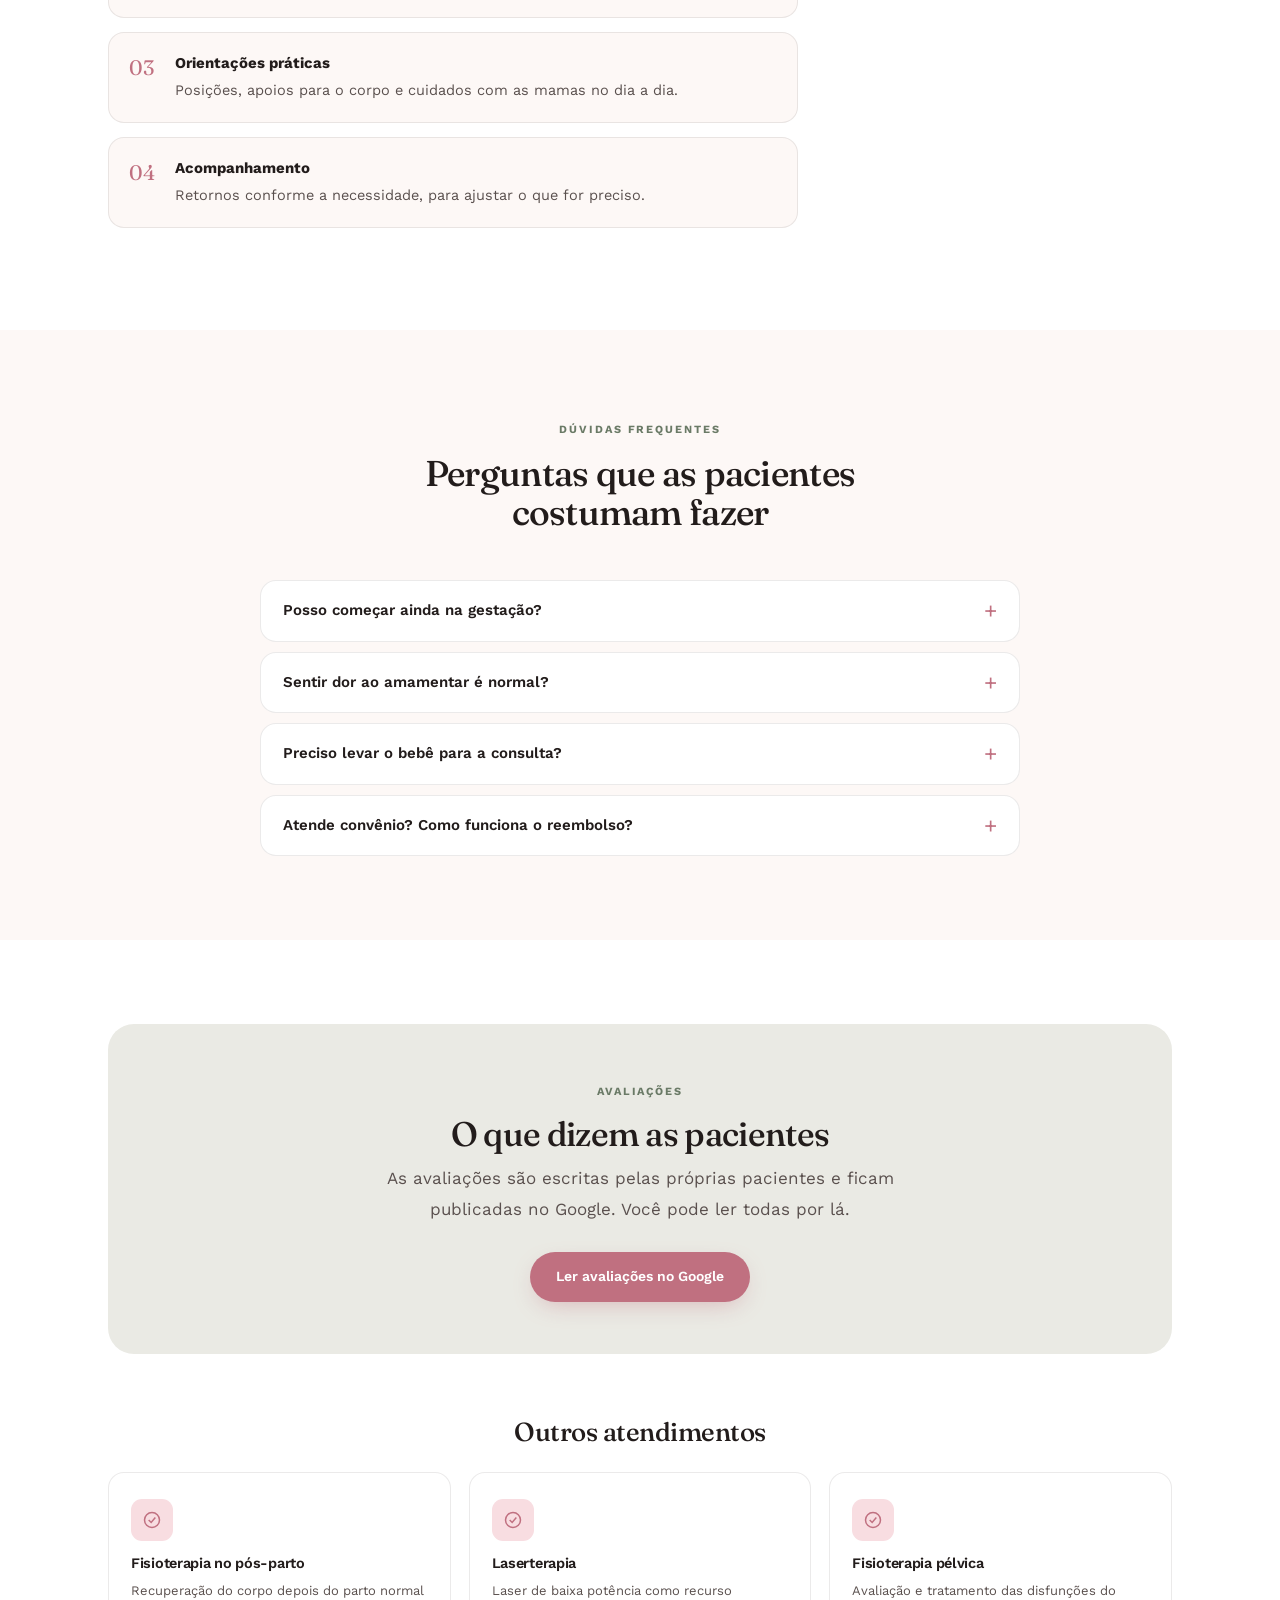
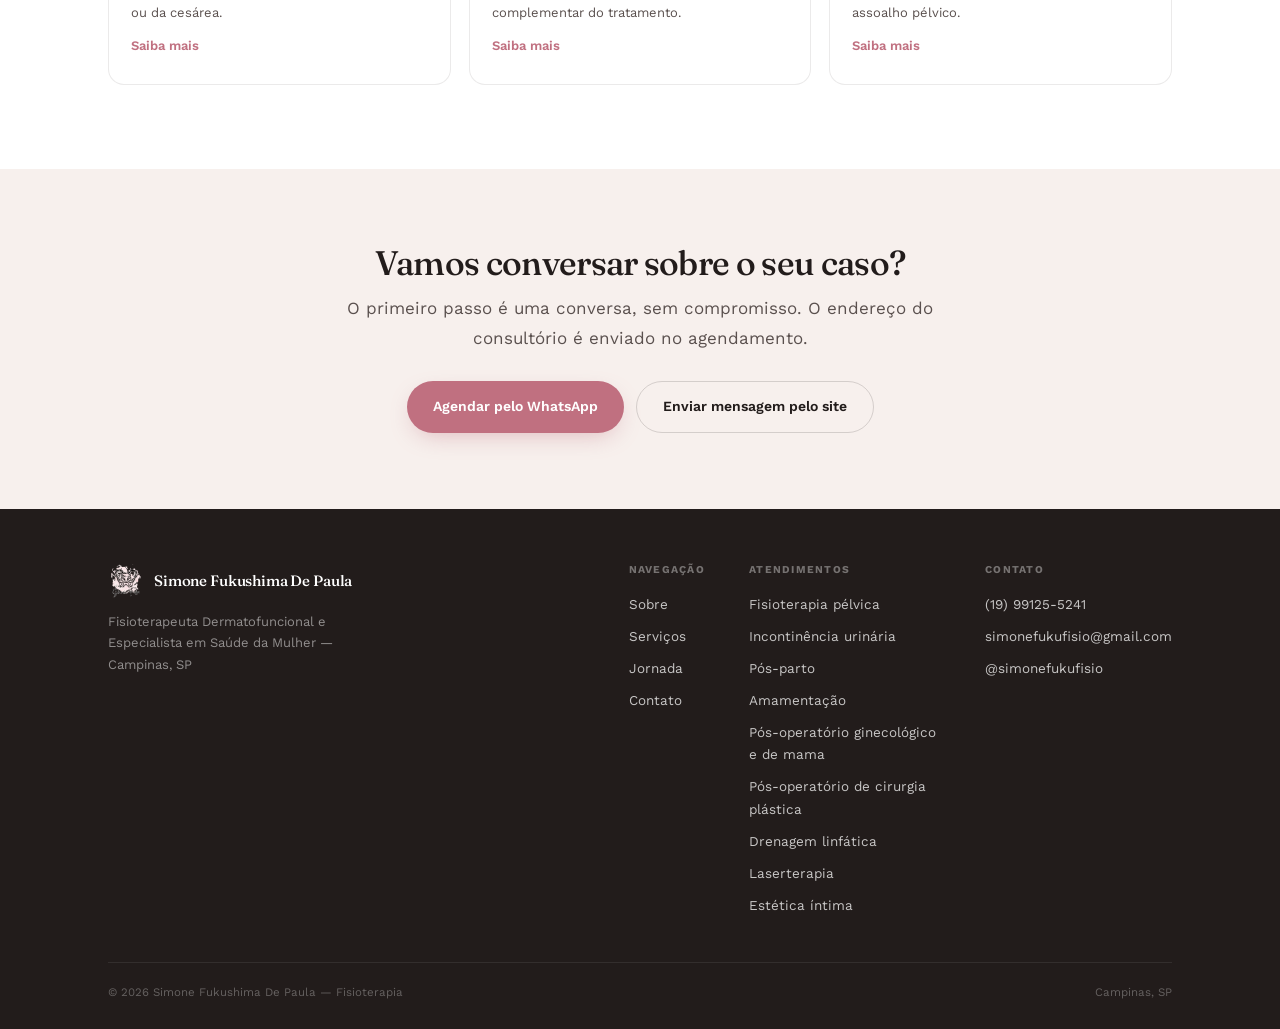
==== commit 184cd1a5: "content: revisão clínica da Simone aplicada nas 9 páginas de serviço - Todas as pendências respondid" ====
--- a/amamentacao/index.html
+++ b/amamentacao/index.html
@@ -3,15 +3,15 @@
 <head>
 <meta charset="UTF-8">
 <meta name="viewport" content="width=device-width, initial-scale=1.0">
-<title>Orientação em Amamentação em Campinas | Fisioterapia</title>
-<meta name="description" content="Orientação em amamentação com fisioterapeuta em Campinas: posições, pega, dor e fissuras nas mamas e postura da mãe. Atendimento individual.">
+<title>Consultoria em Amamentação em Campinas | Fisioterapia</title>
+<meta name="description" content="Consultoria em amamentação com fisioterapeuta em Campinas: posições, pega, dor e fissuras nos mamilos e postura da mãe. Em casa ou no consultório.">
 <link rel="icon" type="image/png" href="/assets/logo.png">
 <link rel="canonical" href="https://simonefukufisio.com.br/amamentacao/">
 
 <meta property="og:type"        content="website">
 <meta property="og:url"         content="https://simonefukufisio.com.br/amamentacao/">
-<meta property="og:title"       content="Orientação em Amamentação em Campinas | Fisioterapia">
-<meta property="og:description" content="Orientação em amamentação com fisioterapeuta em Campinas: posições, pega, dor e fissuras nas mamas e postura da mãe. Atendimento individual.">
+<meta property="og:title"       content="Consultoria em Amamentação em Campinas | Fisioterapia">
+<meta property="og:description" content="Consultoria em amamentação com fisioterapeuta em Campinas: posições, pega, dor e fissuras nos mamilos e postura da mãe. Em casa ou no consultório.">
 <meta property="og:image"       content="https://simonefukufisio.com.br/assets/simone-fukushima-fisioterapeuta.jpg">
 <meta property="og:locale"      content="pt_BR">
 <meta name="twitter:card"       content="summary_large_image">
@@ -30,7 +30,7 @@
     {
       "@type": "ListItem",
       "position": 2,
-      "name": "Orientação em amamentação",
+      "name": "Consultoria em amamentação",
       "item": "https://simonefukufisio.com.br/amamentacao/"
     }
   ]
@@ -90,13 +90,13 @@
       <nav class="trilha" aria-label="Você está em">
         <a href="/">Início</a><span aria-hidden="true">›</span>
         <a href="/#servicos">Atendimentos</a><span aria-hidden="true">›</span>
-        <span aria-current="page">Orientação em amamentação</span>
+        <span aria-current="page">Consultoria em amamentação</span>
       </nav>
       <span class="ey">Amamentação · Campinas</span>
-      <h1>Orientação em amamentação em Campinas</h1>
-      <p class="lead">Apoio prático para as primeiras semanas e meses de amamentação, com foco no conforto da mãe e do bebê.</p>
+      <h1>Consultoria em amamentação em Campinas</h1>
+      <p class="lead">Apoio prático nos primeiros dias de amamentação, com foco no conforto da mãe e do bebê.</p>
       <div class="hero-ctas">
-        <a class="btn btn-primary" data-wa="Olá, Simone! Gostaria de saber sobre a orientação em amamentação." data-origem="pagina_amamentacao_topo" href="/#contato" target="_blank" rel="noopener">Agendar pelo WhatsApp</a>
+        <a class="btn btn-primary" data-wa="Olá, Simone! Gostaria de saber sobre a consultoria em amamentação." data-origem="pagina_amamentacao_topo" href="/#contato" target="_blank" rel="noopener">Agendar pelo WhatsApp</a>
         <a class="btn btn-outline" href="#duvidas">Ver dúvidas frequentes</a>
       </div>
     </div>
@@ -107,29 +107,27 @@
       <article class="texto">
         <h2>O que é</h2>
         <p>A amamentação é natural, mas nem sempre é fácil. Dor, fissuras nos mamilos, mamas muito cheias, dúvidas sobre a pega e cansaço são comuns, principalmente no começo.</p>
-        <p>A orientação com fisioterapeuta trabalha a posição da mãe e do bebê, a postura durante as mamadas e o cuidado com as mamas. O acompanhamento é feito em conjunto com o pediatra e com a equipe que já acompanha a família.</p>
+        <p>A consultoria com fisioterapeuta trabalha a posição da mãe e do bebê, a postura durante as mamadas e o cuidado com as mamas. O acompanhamento é feito em conjunto com o pediatra e com a equipe que já acompanha a família.</p>
 
         <h2>Para quem é indicado</h2>
         <p>A orientação costuma ser procurada em situações como:</p>
         <ul class="lista">
           <li>Dor ao amamentar</li>
-          <li>Fissuras ou rachaduras nos mamilos</li>
+          <li>Fissuras ou escoriações nos mamilos</li>
           <li>Mamas muito cheias, endurecidas ou doloridas</li>
           <li>Dúvidas sobre posições e sobre a pega do bebê</li>
           <li>Dor nas costas, nos ombros ou nos punhos durante as mamadas</li>
           <li>Preparação ainda na gestação</li>
         </ul>
 
-        <p class="nota">Febre, vermelhidão forte ou dor intensa em uma região da mama precisam de avaliação médica.</p>
+        <p class="nota">Quando há machucados nos mamilos, a correção da pega é essencial para que eles melhorem. Febre, vermelhidão forte ou dor intensa em uma região da mama precisam de avaliação médica.</p>
 
         <h2>Como é o atendimento</h2>
         <ol class="passos">
           <li><strong>Conversa inicial</strong><span>Como estão as mamadas, a rotina com o bebê e o que mais incomoda.</span></li>
-          <li><strong>Observação de uma mamada</strong><span>Com a sua autorização, para entender a posição, a pega e o seu conforto.</span></li>
+          <li><strong>Observação de uma mamada</strong><span>Com a sua autorização, para entender a posição, a pega e o que está causando desconforto.</span></li>
           <li><strong>Orientações práticas</strong><span>Posições, apoios para o corpo e cuidados com as mamas no dia a dia.</span></li>
           <li><strong>Acompanhamento</strong><span>Retornos conforme a necessidade, para ajustar o que for preciso.</span></li>
-          <li data-pendente>Recursos usados (ex.: laser para fissuras, terapia manual para mamas muito cheias): confirmar quais se aplicam e como descrevê-los.</li>
-          <li data-pendente>Atendimento domiciliar nas primeiras semanas: confirmar se é oferecido e em quais regiões.</li>
         </ol>
       </article>
 
@@ -138,7 +136,7 @@
         <h2>Simone Fukushima De Paula</h2>
         <span class="role">Fisioterapeuta Dermatofuncional e Especialista em Saúde da Mulher</span>
         <p>CREFITO/3: 223045-F. Formação pela Unicamp e Santa Casa de Misericórdia de São Paulo. Há mais de 20 anos cuidando de mulheres.</p>
-        <a class="btn btn-primary" data-wa="Olá, Simone! Gostaria de saber sobre a orientação em amamentação." data-origem="pagina_amamentacao_lateral" href="/#contato" target="_blank" rel="noopener">Agendar avaliação</a>
+        <a class="btn btn-primary" data-wa="Olá, Simone! Gostaria de saber sobre a consultoria em amamentação." data-origem="pagina_amamentacao_lateral" href="/#contato" target="_blank" rel="noopener">Agendar avaliação</a>
         <a class="cartao-link" href="/#sobre">Conheça a Simone</a>
       </aside>
     </div>
@@ -151,11 +149,10 @@
         <h2>Perguntas que as pacientes costumam fazer</h2>
       </div>
       <div class="faq">
-      <details><summary>Posso começar ainda na gestação?</summary><p>Sim. Conhecer as posições e os cuidados com as mamas antes do parto ajuda a chegar mais preparada às primeiras mamadas.</p></details>
+      <details><summary>Posso começar ainda na gestação?</summary><p>Sim. Conhecer as posições e os cuidados com as mamas antes do parto ajuda a chegar mais preparada às primeiras mamadas. Mas é depois do nascimento, quando acontece a apojadura (a descida do leite), que a ajuda costuma ser mais necessária.</p></details>
       <details><summary>Sentir dor ao amamentar é normal?</summary><p>Desconforto nos primeiros dias é comum, mas dor forte ou que continua não deve ser ignorada. Vale buscar orientação.</p></details>
-      <details data-pendente><summary>Preciso levar o bebê para a consulta? Você atende em casa?</summary><p>Resposta a ser escrita pela Simone.</p></details>
-      <details data-pendente><summary>Atende convênio? Como funciona o reembolso?</summary><p>Resposta a ser escrita pela Simone.</p></details>
-      <details data-pendente><summary>Incluir de 3 a 5 perguntas reais das mães sobre amamentação, com as suas respostas.</summary><p>Resposta a ser escrita pela Simone.</p></details>
+      <details><summary>Preciso levar o bebê para a consulta?</summary><p>Sim. O bebê precisa estar presente para a correção da pega. O atendimento pode ser feito em domicílio, em Campinas e região, ou no consultório.</p></details>
+      <details><summary>Atende convênio? Como funciona o reembolso?</summary><p>O atendimento é particular, sem convênio. Você recebe relatório e recibo para pedir o reembolso ao seu plano de saúde. As regras de reembolso dependem de cada plano.</p></details>
       </div>
     </div>
   </section>
@@ -185,7 +182,7 @@
       <h2>Vamos conversar sobre o seu caso?</h2>
       <p class="lead">O primeiro passo é uma conversa, sem compromisso. O endereço do consultório é enviado no agendamento.</p>
       <div class="hero-ctas">
-        <a class="btn btn-primary" data-wa="Olá, Simone! Gostaria de saber sobre a orientação em amamentação." data-origem="pagina_amamentacao_final" href="/#contato" target="_blank" rel="noopener">Agendar pelo WhatsApp</a>
+        <a class="btn btn-primary" data-wa="Olá, Simone! Gostaria de saber sobre a consultoria em amamentação." data-origem="pagina_amamentacao_final" href="/#contato" target="_blank" rel="noopener">Agendar pelo WhatsApp</a>
         <a class="btn btn-outline" href="/#contato">Enviar mensagem pelo site</a>
       </div>
     </div>
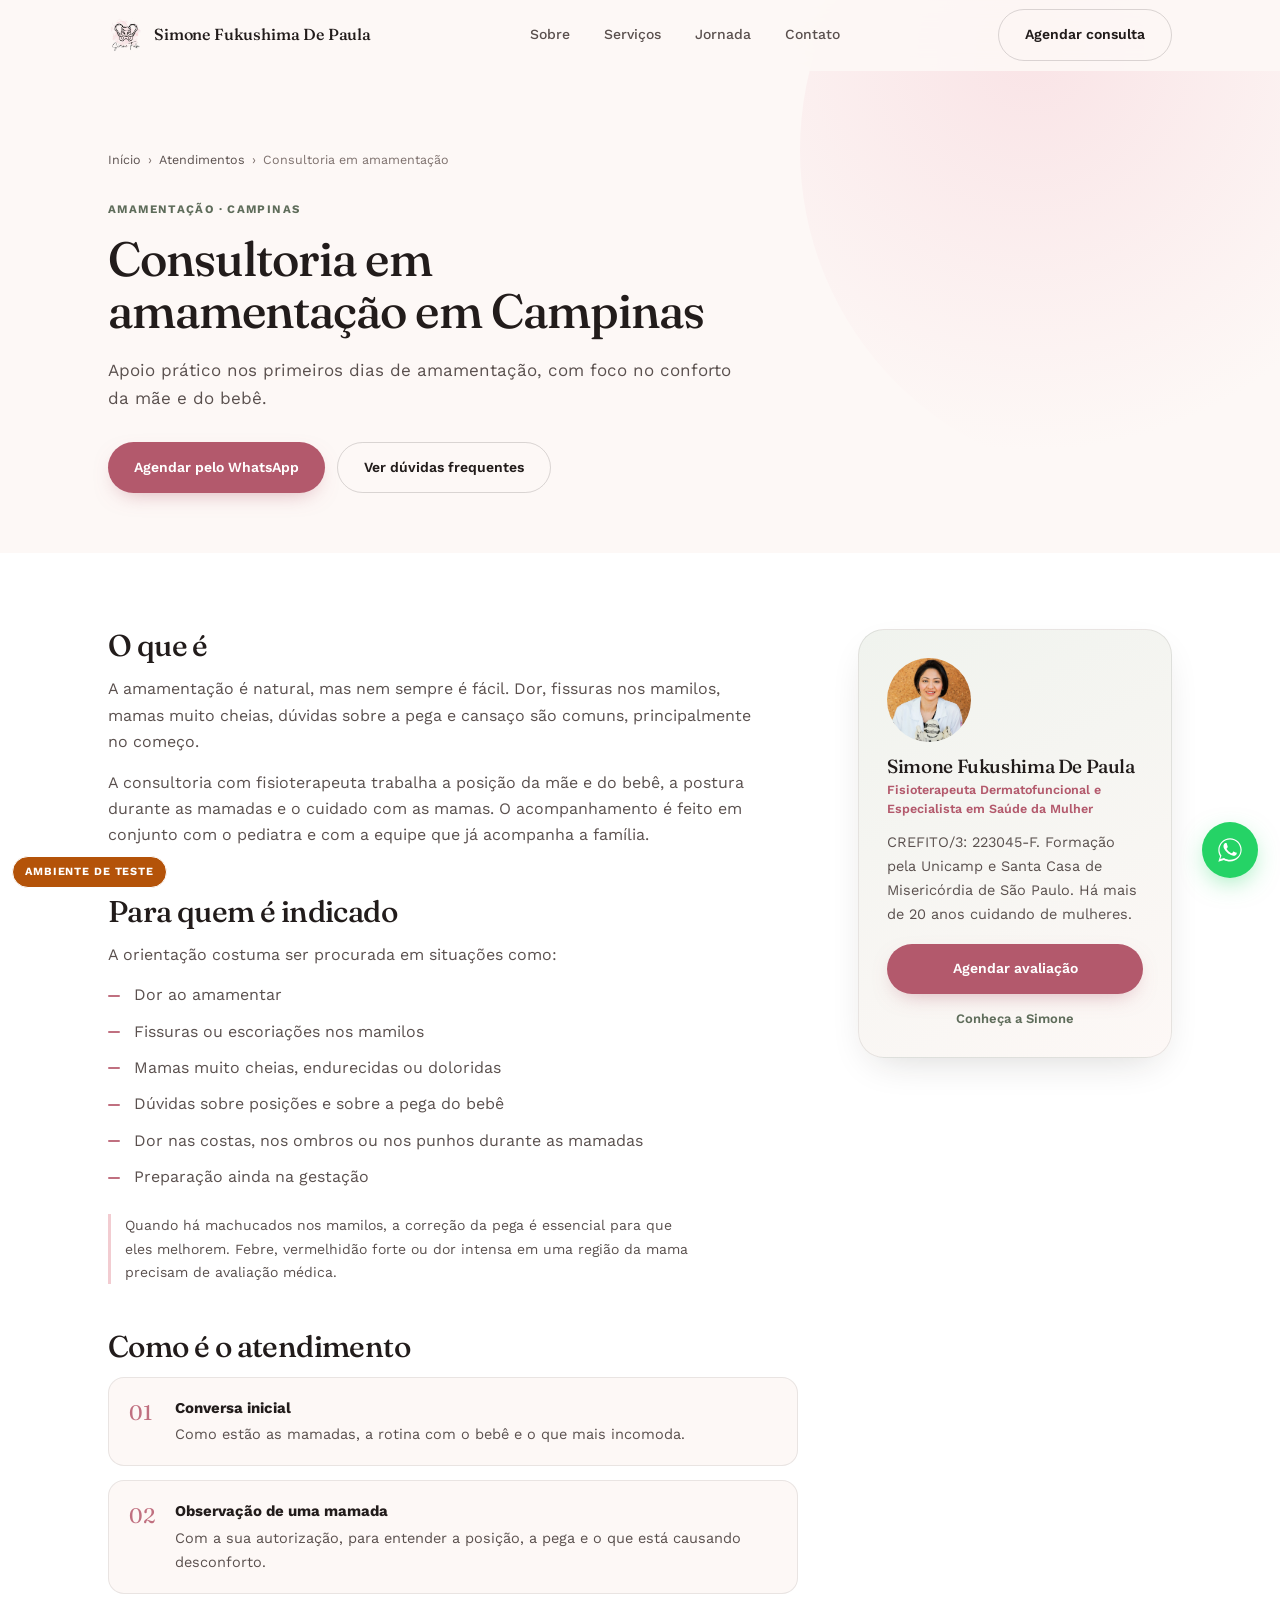
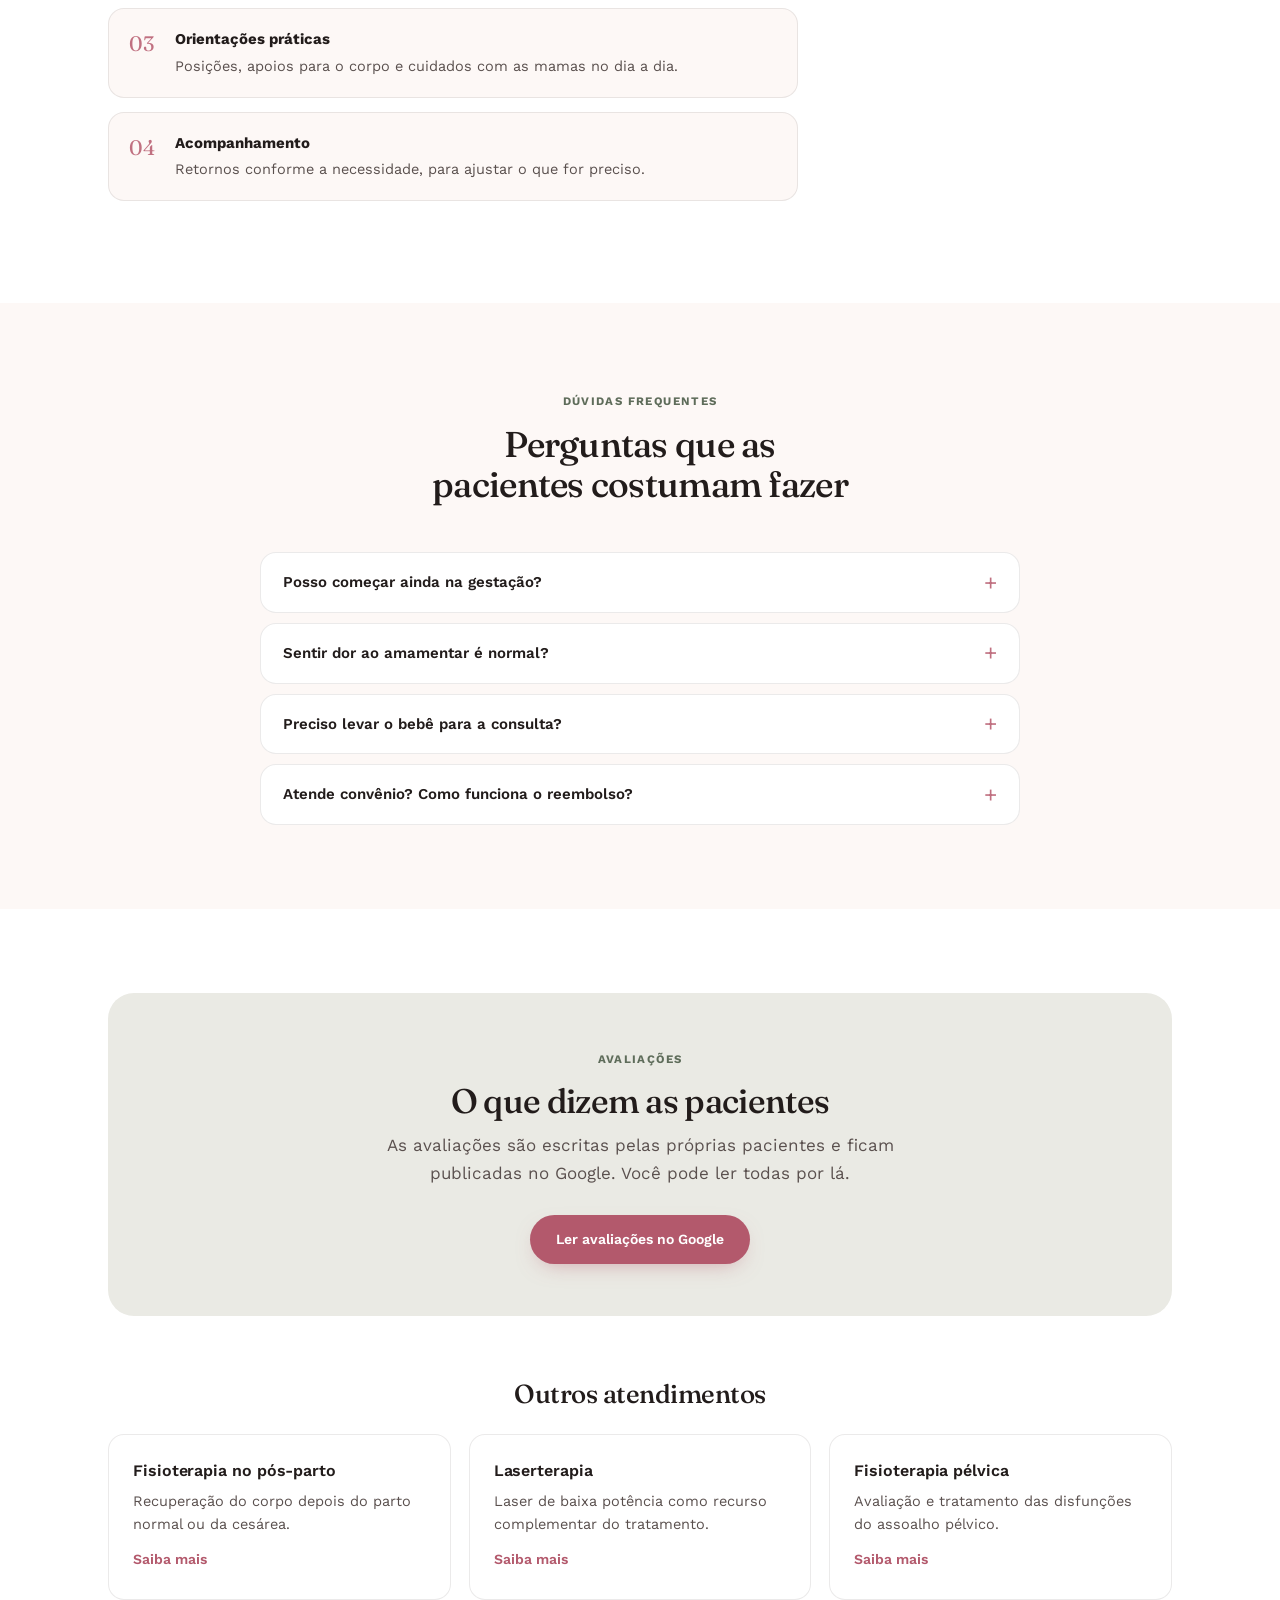
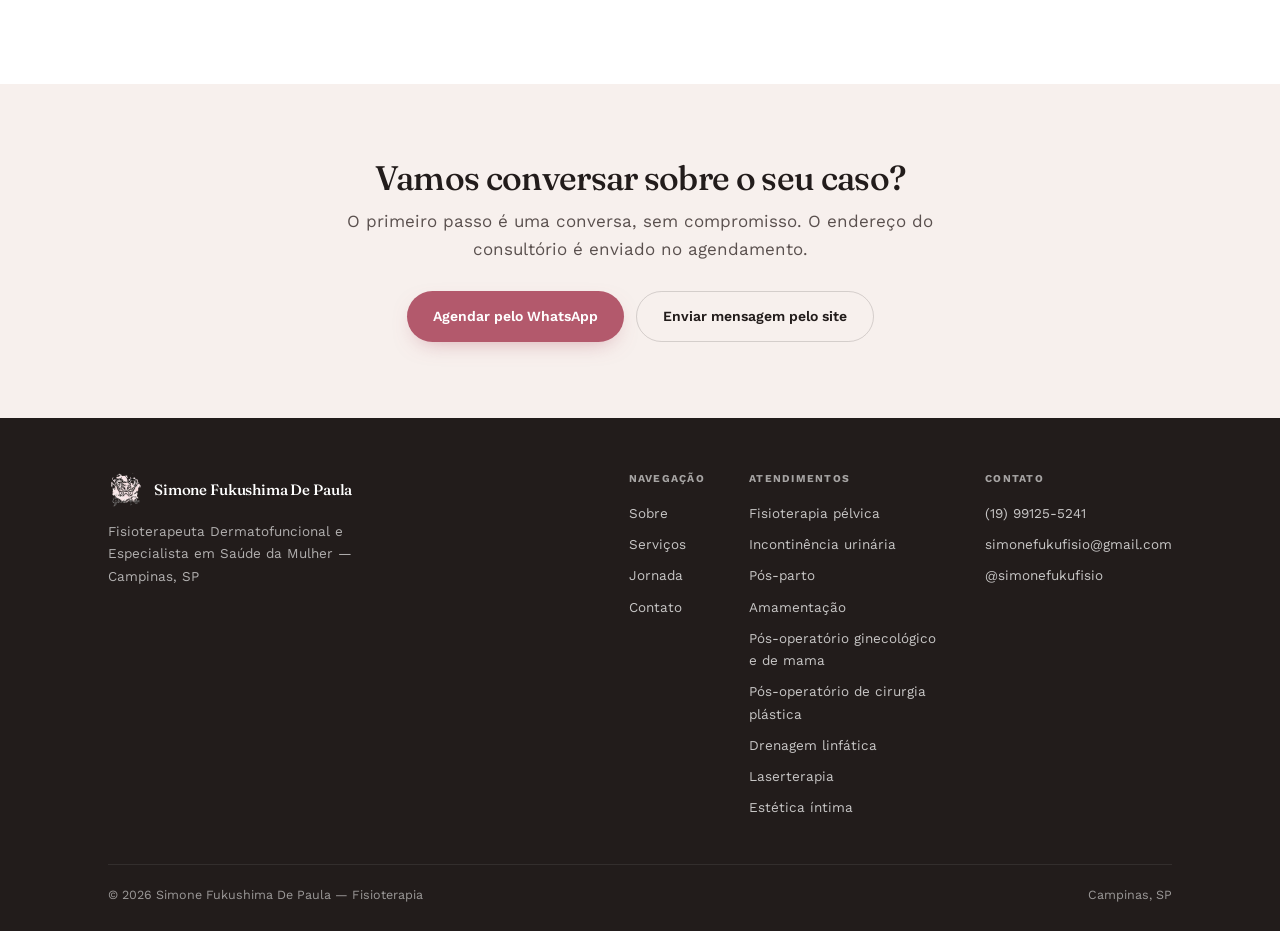
==== commit f96730ee: "merge: main (páginas de serviço) na revisão visual; revisão passa a v1.12.1 e remove o HTML dos ícon" ====
--- a/amamentacao/index.html
+++ b/amamentacao/index.html
@@ -170,9 +170,9 @@
 
       <h2 class="rel-titulo">Outros atendimentos</h2>
       <div class="rel-grid">
-        <a class="sc" href="/pos-parto/"><div class="sc-icon r"><svg width="20" height="20" viewBox="0 0 24 24" fill="none" stroke="#c07080" stroke-width="1.8" aria-hidden="true"><circle cx="12" cy="12" r="9"/><path d="M8 12l3 3 5-6"/></svg></div><h3>Fisioterapia no pós-parto</h3><p>Recuperação do corpo depois do parto normal ou da cesárea.</p><span class="sc-mais">Saiba mais</span></a>
-        <a class="sc" href="/laserterapia/"><div class="sc-icon r"><svg width="20" height="20" viewBox="0 0 24 24" fill="none" stroke="#c07080" stroke-width="1.8" aria-hidden="true"><circle cx="12" cy="12" r="9"/><path d="M8 12l3 3 5-6"/></svg></div><h3>Laserterapia</h3><p>Laser de baixa potência como recurso complementar do tratamento.</p><span class="sc-mais">Saiba mais</span></a>
-        <a class="sc" href="/fisioterapia-pelvica/"><div class="sc-icon r"><svg width="20" height="20" viewBox="0 0 24 24" fill="none" stroke="#c07080" stroke-width="1.8" aria-hidden="true"><circle cx="12" cy="12" r="9"/><path d="M8 12l3 3 5-6"/></svg></div><h3>Fisioterapia pélvica</h3><p>Avaliação e tratamento das disfunções do assoalho pélvico.</p><span class="sc-mais">Saiba mais</span></a>
+        <a class="sc" href="/pos-parto/"><h3>Fisioterapia no pós-parto</h3><p>Recuperação do corpo depois do parto normal ou da cesárea.</p><span class="sc-mais">Saiba mais</span></a>
+        <a class="sc" href="/laserterapia/"><h3>Laserterapia</h3><p>Laser de baixa potência como recurso complementar do tratamento.</p><span class="sc-mais">Saiba mais</span></a>
+        <a class="sc" href="/fisioterapia-pelvica/"><h3>Fisioterapia pélvica</h3><p>Avaliação e tratamento das disfunções do assoalho pélvico.</p><span class="sc-mais">Saiba mais</span></a>
       </div>
     </div>
   </section>
--- a/css/styles.css
+++ b/css/styles.css
@@ -2,18 +2,19 @@
 /* ── Tokens ── */
 :root {
   --rosa:       #eebac0;
-  --rosa-deep:  #c07080;
+  --rosa-deep:  #c07080;  /* decorativo: ícones, números, bordas, texto grande */
+  --rosa-ink:   #b3596c;  /* texto pequeno e botões: contraste 4,5:1 com branco (WCAG AA) */
   --rosa-soft:  #f8dde1;
   --rosa-mid:   #f2ccd1;
   --verde:      #a3ab9d;
-  --verde-deep: #6a7a66;
+  --verde-deep: #5e6c5a;  /* escurecido: contraste 4,5:1 também sobre o fundo verde */
   --verde-soft: #eaeae4;
   --cream:      #fdf8f6;
   --cream-2:    #f7f0ed;
   --white:      #ffffff;
   --ink:        #221c1b;
   --ink-2:      #5a504e;
-  --ink-3:      #9c908e;
+  --ink-3:      #7d706d;  /* escurecido de #9c908e: o anterior não passava no contraste mínimo */
   --line:       rgba(34,28,27,0.09);
   --r-lg:  26px;
   --r-md:  16px;
@@ -29,7 +30,7 @@
 html { scroll-behavior:smooth; }
 body {
   font-family:var(--ff-b); color:var(--ink);
-  background:var(--cream); line-height:1.7;
+  background:var(--cream); line-height:1.65;
   -webkit-font-smoothing:antialiased; font-size:16px;
 }
 img,svg { display:block; max-width:100%; }
@@ -39,18 +40,19 @@
 h1,h2,h3,h4 {
   font-family:var(--ff-d); font-weight:500;
   letter-spacing:-0.02em; color:var(--ink); line-height:1.1;
-}
-p { max-width:62ch; }
+  text-wrap:balance;   /* títulos sem palavra sozinha na última linha */
+}
+p { max-width:62ch; text-wrap:pretty; }
 .container { width:100%; max-width:var(--mw); margin:0 auto; padding:0 28px; }
 
 /* ── Eyebrow ── */
 .ey {
-  display:inline-block; font-size:11px; letter-spacing:0.18em;
+  display:inline-block; font-size:11.5px; letter-spacing:0.12em;
   text-transform:uppercase; font-weight:700;
   color:var(--verde-deep); margin-bottom:14px;
 }
 /* ── Lead ── */
-.lead { color:var(--ink-2); font-size:17px; line-height:1.78; }
+.lead { color:var(--ink-2); font-size:17px; line-height:1.65; }
 
 /* ── Buttons ── */
 .btn {
@@ -58,17 +60,21 @@
   gap:8px; padding:13px 26px; border-radius:100px;
   font-weight:600; font-size:14px; white-space:nowrap;
   transition:transform .2s ease, box-shadow .2s ease, background .2s ease, color .2s ease, border-color .2s ease;
-}
+  -webkit-tap-highlight-color:transparent;
+}
+/* Resposta no momento do toque, não só ao soltar */
+.btn:active { transform:scale(0.97); transition-duration:.08s; }
 .btn-primary {
-  background:var(--rosa-deep); color:var(--white);
-  box-shadow:0 8px 24px -8px rgba(192,112,128,0.48);
-}
-.btn-primary:hover { transform:translateY(-2px); box-shadow:0 14px 30px -8px rgba(192,112,128,0.58); }
+  background:var(--rosa-ink); color:var(--white);
+  box-shadow:0 8px 22px -10px rgba(179,89,108,0.55);
+}
+.btn-primary:hover { background:#a54e61; transform:translateY(-1px); box-shadow:0 12px 26px -10px rgba(179,89,108,0.6); }
+.btn-primary:active { transform:scale(0.97); }
 .btn-outline {
   background:transparent; color:var(--ink);
   border:1.5px solid rgba(34,28,27,0.16);
 }
-.btn-outline:hover { border-color:var(--rosa-deep); color:var(--rosa-deep); }
+.btn-outline:hover { border-color:var(--rosa-ink); color:var(--rosa-ink); }
 
 /* ════════════════════════
    HEADER — layout 3-zone
@@ -112,7 +118,7 @@
   font-size:14px; font-weight:500; color:var(--ink-2);
   transition:color .18s; white-space:nowrap;
 }
-.nav-links a:hover { color:var(--rosa-deep); }
+.nav-links a:hover { color:var(--rosa-ink); }
 /* Zone 3 — CTA */
 .nav-cta { display:flex; align-items:center; gap:12px; }
 /* Hamburger */
@@ -169,12 +175,12 @@
 }
 .hero h1 { font-size:clamp(32px,4vw,52px); margin-bottom:18px; margin-top:4px; }
 .hero h1 em { font-style:italic; color:var(--rosa-deep); }
-.hero h1 .ey { display:block; font-family:var(--ff-b); line-height:1.7; margin-top:-4px; margin-bottom:19px; }
+.hero h1 .ey { display:block; font-family:var(--ff-b); font-size:11.5px; letter-spacing:0.1em; line-height:1.7; margin-top:-4px; margin-bottom:19px; max-width:52ch; }
 .hero .lead { margin-bottom:10px; max-width:46ch; }
 .hero-sub { font-size:15px; color:var(--ink-3); margin-bottom:32px; }
 .hero-ctas { display:flex; gap:12px; flex-wrap:wrap; margin-bottom:40px; }
 .trust-row {
-  display:flex; gap:28px; flex-wrap:wrap;
+  display:flex; gap:36px; flex-wrap:wrap;
   padding-top:24px; border-top:1px solid var(--line);
 }
 .trust-item { display:flex; flex-direction:column; gap:2px; }
@@ -182,7 +188,7 @@
   font-family:var(--ff-d); font-size:22px;
   color:var(--rosa-deep); font-weight:500; line-height:1;
 }
-.trust-item span { font-size:12px; color:var(--ink-3); line-height:1.45; max-width:13ch; }
+.trust-item span { font-size:13px; color:var(--ink-3); line-height:1.45; max-width:18ch; }
 /* Photo frame */
 .hero-visual {
   position:relative; aspect-ratio:4/5; border-radius:var(--r-lg);
@@ -207,27 +213,27 @@
 .sobre-card {
   background:linear-gradient(152deg, #f0f3ee 0%, #fdf8f6 100%);
   border-radius:var(--r-lg); padding:36px;
-  box-shadow:var(--sh); border:1px solid var(--line);
+  box-shadow:var(--sh-sm); border:1px solid var(--line);
 }
 .sobre-card h3 { font-size:22px; margin-bottom:4px; }
 .sobre-card .role {
   display:block; color:var(--rosa-deep); font-weight:600;
-  font-size:13px; margin-bottom:14px; line-height:1.5;
+  font-size:13.5px; margin-bottom:14px; line-height:1.5; color:var(--rosa-ink);
 }
 .sobre-card .cred {
   display:inline-flex; align-items:center; gap:6px;
   background:var(--white); border:1px solid var(--line);
   border-radius:100px; padding:5px 12px;
-  font-size:11.5px; font-weight:700; color:var(--verde-deep);
-  letter-spacing:0.04em; margin-bottom:16px;
+  font-size:12px; font-weight:700; color:var(--verde-deep);
+  letter-spacing:0.03em; margin-bottom:16px; flex-wrap:wrap; row-gap:0;
 }
 .sobre-card .formacao {
-  font-size:13.5px; color:var(--ink-2); margin-bottom:18px; line-height:1.7; max-width:none;
+  font-size:15px; color:var(--ink-2); margin-bottom:18px; line-height:1.65; max-width:none;
 }
 .sobre-card .frase {
-  font-size:13.5px; color:var(--ink-2); font-style:italic;
+  font-size:15px; color:var(--ink-2); font-style:italic;
   border-left:3px solid var(--rosa-mid); padding-left:14px;
-  line-height:1.78; max-width:none; background:none;
+  line-height:1.65; max-width:none; background:none;
 }
 
 .sobre-content { padding-top:6px; }
@@ -236,19 +242,19 @@
 .subtopic { margin-bottom:18px; padding-left:0; }
 .subtopic-label {
   display:flex; align-items:center; gap:8px;
-  font-family:var(--ff-b); font-size:14px; font-weight:700;
+  font-family:var(--ff-b); font-size:15px; font-weight:700;
   color:var(--ink); margin-bottom:5px;
 }
 .subtopic-label::before {
   content:""; width:18px; height:2px;
   background:var(--rosa-deep); border-radius:2px; flex-shrink:0;
 }
-.subtopic p { font-size:14px; color:var(--ink-2); max-width:none; }
+.subtopic p { font-size:15px; color:var(--ink-2); max-width:none; }
 .pill-row { display:flex; flex-wrap:wrap; gap:7px; margin-top:22px; }
 .pill {
   padding:6px 14px; border-radius:100px;
-  background:var(--rosa-soft); color:var(--rosa-deep);
-  font-size:12px; font-weight:600; white-space:nowrap;
+  background:var(--rosa-soft); color:var(--rosa-ink);
+  font-size:12.5px; font-weight:600; white-space:nowrap;
 }
 .pill.g { background:var(--verde-soft); color:var(--verde-deep); }
 
@@ -262,21 +268,17 @@
 .services-grid { display:grid; grid-template-columns:repeat(3,1fr); gap:18px; }
 .sc {
   background:var(--white); border-radius:var(--r-md);
-  padding:26px 22px; border:1px solid var(--line);
+  padding:26px 24px; border:1px solid var(--line);
   transition:transform .22s ease, box-shadow .22s ease, border-color .22s ease;
 }
-.sc:hover { transform:translateY(-4px); box-shadow:var(--sh); border-color:transparent; }
-.sc-icon {
-  width:42px; height:42px; border-radius:11px;
-  display:flex; align-items:center; justify-content:center; margin-bottom:14px;
-}
-.sc-icon.r { background:var(--rosa-soft); }
-.sc-icon.g { background:var(--verde-soft); }
+/* Só o card que é link reage ao mouse; o que não é clicável não deve parecer clicável */
+a.sc:hover { transform:translateY(-3px); box-shadow:var(--sh); border-color:transparent; }
+a.sc:active { transform:scale(0.99); transition-duration:.08s; }
 .sc h3 {
-  font-size:14.5px; margin-bottom:6px; font-weight:600;
-  font-family:var(--ff-b); color:var(--ink); line-height:1.3;
-}
-.sc p { font-size:13px; color:var(--ink-2); line-height:1.65; max-width:none; }
+  font-size:16px; margin-bottom:8px; font-weight:600;
+  font-family:var(--ff-b); color:var(--ink); line-height:1.3; letter-spacing:-0.005em;
+}
+.sc p { font-size:14.5px; color:var(--ink-2); line-height:1.6; max-width:none; }
 
 /* ════════════════════════
    JORNADA
@@ -298,27 +300,22 @@
   font-family:var(--ff-d); font-size:19px; font-weight:500; color:var(--rosa-deep);
   box-shadow:var(--sh); margin-bottom:22px; position:relative; z-index:1;
 }
-.jornada-step h4 { font-size:18px; margin-bottom:9px; }
-.jornada-step p { font-size:14px; color:var(--ink-2); max-width:none; }
+.jornada-step h4 { font-size:20px; margin-bottom:9px; }
+.jornada-step p { font-size:15px; color:var(--ink-2); max-width:none; }
 
 /* ════════════════════════
    DIFERENCIAIS
 ════════════════════════ */
 .diferenciais { padding:96px 0; background:var(--white); }
-.dif-grid { display:grid; grid-template-columns:repeat(4,1fr); gap:22px; }
-.dif-item {
-  text-align:center; padding:28px 18px; border-radius:var(--r-md);
-  border:1px solid var(--line);
-  transition:box-shadow .22s, transform .22s;
-}
-.dif-item:hover { box-shadow:var(--sh-sm); transform:translateY(-3px); }
+.dif-grid { display:grid; grid-template-columns:repeat(4,1fr); gap:28px; }
+.dif-item { text-align:center; padding:8px 12px; }
 .dif-icon {
   width:52px; height:52px; border-radius:50%;
   background:linear-gradient(140deg, var(--rosa-soft), var(--verde-soft));
   display:flex; align-items:center; justify-content:center; margin:0 auto 16px;
 }
-.dif-item h4 { font-size:14.5px; margin-bottom:7px; font-family:var(--ff-b); font-weight:700; }
-.dif-item p { font-size:13px; color:var(--ink-2); margin:0 auto; }
+.dif-item h4 { font-size:16px; margin-bottom:7px; font-family:var(--ff-b); font-weight:600; }
+.dif-item p { font-size:14.5px; color:var(--ink-2); margin:0 auto; max-width:26ch; }
 
 /* ════════════════════════
    CONTATO
@@ -337,9 +334,9 @@
   background:var(--white); display:flex; align-items:center; justify-content:center;
   box-shadow:var(--sh-sm);
 }
-.ic h4 { font-size:13px; font-weight:700; font-family:var(--ff-b); margin-bottom:2px; color:var(--ink); }
-.ic p { font-size:13.5px; color:var(--ink-2); max-width:none; }
-.ic a:hover { color:var(--rosa-deep); }
+.ic h4 { font-size:14px; font-weight:600; font-family:var(--ff-b); margin-bottom:2px; color:var(--ink); }
+.ic p { font-size:15px; color:var(--ink-2); max-width:none; }
+.ic a:hover { color:var(--rosa-ink); }
 
 .form-card {
   background:var(--white); border-radius:var(--r-lg);
@@ -352,14 +349,13 @@
 .form-row { display:grid; grid-template-columns:1fr 1fr; gap:13px; }
 .field { margin-bottom:14px; }
 .field label {
-  display:block; font-size:11.5px; font-weight:700;
-  color:var(--ink-3); margin-bottom:5px;
-  letter-spacing:0.06em; text-transform:uppercase;
+  display:block; font-size:13.5px; font-weight:600;
+  color:var(--ink-2); margin-bottom:6px;
 }
 .field input, .field select, .field textarea {
-  width:100%; padding:11px 14px; border-radius:9px;
-  border:1.5px solid var(--line); background:var(--cream);
-  font-family:inherit; font-size:14px; color:var(--ink);
+  width:100%; padding:12px 14px; border-radius:10px;
+  border:1.5px solid rgba(34,28,27,0.13); background:var(--cream);
+  font-family:inherit; font-size:16px; color:var(--ink);  /* 16px evita o zoom automático do iPhone ao tocar no campo */
   transition:border-color .18s, background .18s;
   appearance:none; -webkit-appearance:none;
 }
@@ -371,10 +367,11 @@
   cursor:pointer;
 }
 .field input:focus, .field select:focus, .field textarea:focus {
-  outline:none; border-color:var(--rosa-deep); background:var(--white);
+  outline:none; border-color:var(--rosa-ink); background:var(--white);
+  box-shadow:0 0 0 4px rgba(179,89,108,0.12);
 }
 .field textarea { resize:vertical; min-height:90px; }
-.form-note { font-size:11.5px; color:var(--ink-3); margin-top:10px; text-align:center; line-height:1.6; }
+.form-note { font-size:12.5px; color:var(--ink-3); margin-top:10px; text-align:center; line-height:1.6; }
 
 /* ════════════════════════
    FOOTER
@@ -386,17 +383,17 @@
   border-bottom:1px solid rgba(255,255,255,0.08);
 }
 footer .logo-name { color:var(--white); font-size:15px; }
-.footer-tag { font-size:13px; color:rgba(255,255,255,0.5); max-width:32ch; margin-top:10px; line-height:1.65; }
+.footer-tag { font-size:13.5px; color:rgba(255,255,255,0.65); max-width:32ch; margin-top:10px; line-height:1.65; }
 .footer-links { display:flex; gap:44px; flex-wrap:wrap; }
 .footer-links h5 {
   font-size:10.5px; text-transform:uppercase; letter-spacing:0.12em;
-  color:rgba(255,255,255,0.38); margin-bottom:14px; font-weight:700;
+  color:rgba(255,255,255,0.6); margin-bottom:14px; font-weight:700;
 }
 .footer-links a { display:block; font-size:13.5px; margin-bottom:9px; color:rgba(255,255,255,0.75); transition:color .18s; }
 .footer-links a:hover { color:var(--rosa); }
 .footer-bottom {
   padding-top:20px; display:flex; justify-content:space-between;
-  flex-wrap:wrap; gap:8px; font-size:11.5px; color:rgba(255,255,255,0.3);
+  flex-wrap:wrap; gap:8px; font-size:12.5px; color:rgba(255,255,255,0.55);
 }
 
 /* WhatsApp float */
@@ -405,16 +402,22 @@
   width:56px; height:56px; border-radius:50%; background:#25D366;
   display:flex; align-items:center; justify-content:center;
   box-shadow:0 8px 26px -6px rgba(37,211,102,0.52);
-  animation:wa-pulse 2.8s ease-in-out infinite;
+  animation:wa-pulse 2.8s ease-in-out 1.5s 3;  /* chama a atenção ao abrir a página e depois para */
   transition:transform .2s;
 }
-.wa-float:hover { transform:scale(1.08); }
+.wa-float:hover { transform:scale(1.06); }
+.wa-float:active { transform:scale(0.94); transition-duration:.08s; }
 @keyframes wa-pulse {
   0%   { box-shadow:0 8px 26px -6px rgba(37,211,102,0.52), 0 0 0 0   rgba(37,211,102,0.38); }
   65%  { box-shadow:0 8px 26px -6px rgba(37,211,102,0.52), 0 0 0 14px rgba(37,211,102,0); }
   100% { box-shadow:0 8px 26px -6px rgba(37,211,102,0.52), 0 0 0 0   rgba(37,211,102,0); }
 }
-@media (prefers-reduced-motion:reduce) { .wa-float { animation:none; } * { scroll-behavior:auto !important; } }
+@media (prefers-reduced-motion:reduce) {
+  .wa-float { animation:none; }
+  * { scroll-behavior:auto !important; }
+  .btn, .sc, .wa-float { transition:none; }
+  .btn:active, a.sc:active, .wa-float:active, .btn-primary:hover, a.sc:hover { transform:none; }
+}
 
 /* ════════════════════════
    RESPONSIVO
@@ -435,16 +438,37 @@
   .nav-links, .nav-cta .btn { display:none; }
   .nav-cta { grid-column:3; }
   .hamburger { display:flex; }
-  .hero { padding:118px 0 68px; }
-  .hero h1 { font-size:30px; }
-  .form-row { grid-template-columns:1fr; }
-  .services-grid { grid-template-columns:1fr; }
-  .dif-grid { grid-template-columns:1fr 1fr; }
+  /* Menu: entra pela direita e sai pela direita, acompanhando o toque */
+  .nav-drawer {
+    display:flex; visibility:hidden; transform:translateX(104%);
+    transition:transform .32s cubic-bezier(.32,.72,0,1), visibility 0s linear .32s;
+  }
+  .nav-drawer.open {
+    visibility:visible; transform:none;
+    transition:transform .32s cubic-bezier(.32,.72,0,1), visibility 0s;
+  }
+  .container { padding:0 22px; }
+  .hero { padding:112px 0 64px; }
+  .hero h1 { font-size:31px; }
+  .hero-ctas .btn { flex:1 1 100%; }
+  .trust-row { display:grid; grid-template-columns:repeat(3,1fr); gap:14px; }
+  .trust-item span { font-size:12.5px; }
+  .sobre, .servicos, .jornada, .diferenciais, .contato { padding:72px 0; }
+  .avaliacoes { padding-bottom:72px; }
+  .sobre-card, .form-card { padding:28px 22px; }
+  .form-row { grid-template-columns:1fr; gap:0; }
+  .services-grid { grid-template-columns:1fr; gap:12px; }
+  .sc { padding:22px 20px; }
+  .sec-head { margin-bottom:36px; }
+  /* Diferenciais em lista: ícone à esquerda, texto à direita */
+  .dif-grid { grid-template-columns:1fr; gap:22px; }
+  .dif-item { display:grid; grid-template-columns:52px 1fr; column-gap:16px; text-align:left; padding:0; }
+  .dif-icon { grid-row:span 2; margin:0; }
+  .dif-item h4 { margin:2px 0 3px; }
+  .dif-item p { margin:0; max-width:none; }
+  .avaliacoes-caixa { padding:40px 22px; }
   .footer-grid { flex-direction:column; }
   .footer-links { gap:24px; }
-}
-@media (max-width:400px) {
-  .dif-grid { grid-template-columns:1fr; }
 }
 
 /* ════════════════════════
@@ -463,7 +487,7 @@
 .form-ok h3 { font-size:19px; margin-bottom:10px; font-family:var(--ff-b); font-weight:700; }
 .form-ok-text { color:var(--ink-2); font-size:14.5px; max-width:34ch; margin:0 auto; line-height:1.7; }
 .form-ok-alt { margin:18px auto 0; font-size:13px; color:var(--ink-3); }
-.form-ok-alt a { color:var(--rosa-deep); font-weight:600; }
+.form-ok-alt a { color:var(--rosa-ink); font-weight:600; }
 
 /* Página de erro 404 */
 .pagina-simples { padding:170px 0 110px; text-align:center; }
@@ -484,9 +508,21 @@
 /* ════════════════════════
    ACESSIBILIDADE
 ════════════════════════ */
+@media (max-width:680px) and (prefers-reduced-motion:reduce) {
+  .nav-drawer, .nav-drawer.open { transition:none; }
+}
+/* Quem pede menos transparência: cabeçalho sólido */
+@media (prefers-reduced-transparency:reduce) {
+  header { background:var(--cream); backdrop-filter:none; -webkit-backdrop-filter:none; }
+}
+/* Quem pede mais contraste: bordas definidas */
+@media (prefers-contrast:more) {
+  :root { --line:rgba(34,28,27,0.35); --ink-2:#3d3533; --ink-3:#5a504e; }
+  header { background:var(--cream); }
+}
 a:focus-visible, button:focus-visible, summary:focus-visible,
 input:focus-visible, select:focus-visible, textarea:focus-visible {
-  outline:2px solid var(--rosa-deep); outline-offset:3px;
+  outline:2px solid var(--rosa-ink); outline-offset:3px;
 }
 
 /* ════════════════════════
@@ -496,7 +532,7 @@
 .servico-hero .container { position:relative; z-index:1; }
 .trilha { display:flex; flex-wrap:wrap; gap:7px; font-size:12.5px; color:var(--ink-3); margin-bottom:24px; }
 .trilha a { color:var(--ink-2); }
-.trilha a:hover { color:var(--rosa-deep); }
+.trilha a:hover { color:var(--rosa-ink); }
 .servico-hero h1 { font-size:clamp(30px,4vw,48px); max-width:21ch; margin-bottom:18px; }
 .servico-hero .lead { max-width:58ch; margin-bottom:30px; }
 .servico-hero .hero-ctas { margin-bottom:0; }
@@ -538,11 +574,11 @@
 }
 .cartao-foto { width:84px; height:84px; border-radius:50%; object-fit:cover; object-position:center 10%; margin-bottom:14px; }
 .cartao-lateral h2 { font-family:var(--ff-d); font-size:19px; margin-bottom:4px; }
-.cartao-lateral .role { display:block; color:var(--rosa-deep); font-weight:600; font-size:12.5px; line-height:1.5; margin-bottom:12px; }
-.cartao-lateral p { font-size:13.5px; color:var(--ink-2); margin-bottom:18px; max-width:none; }
+.cartao-lateral .role { display:block; color:var(--rosa-ink); font-weight:600; font-size:12.5px; line-height:1.5; margin-bottom:12px; }
+.cartao-lateral p { font-size:14.5px; color:var(--ink-2); margin-bottom:18px; max-width:none; }
 .cartao-lateral .btn { width:100%; }
 .cartao-link { display:block; text-align:center; margin-top:14px; font-size:13px; font-weight:600; color:var(--verde-deep); }
-.cartao-link:hover { color:var(--rosa-deep); }
+.cartao-link:hover { color:var(--rosa-ink); }
 
 .servico-faq { background:var(--cream); padding:84px 0; }
 .faq { max-width:760px; margin:0 auto; display:grid; gap:10px; }
@@ -565,7 +601,7 @@
 
 /* Cartão de serviço clicável (página inicial e páginas relacionadas) */
 a.sc { display:block; color:inherit; }
-.sc-mais { display:inline-block; margin-top:12px; font-size:13px; font-weight:600; color:var(--rosa-deep); }
+.sc-mais { display:inline-block; margin-top:12px; font-size:14px; font-weight:600; color:var(--rosa-ink); }
 a.sc:hover .sc-mais { text-decoration:underline; }
 
 .cta-final { background:var(--cream-2); padding:76px 0; text-align:center; }
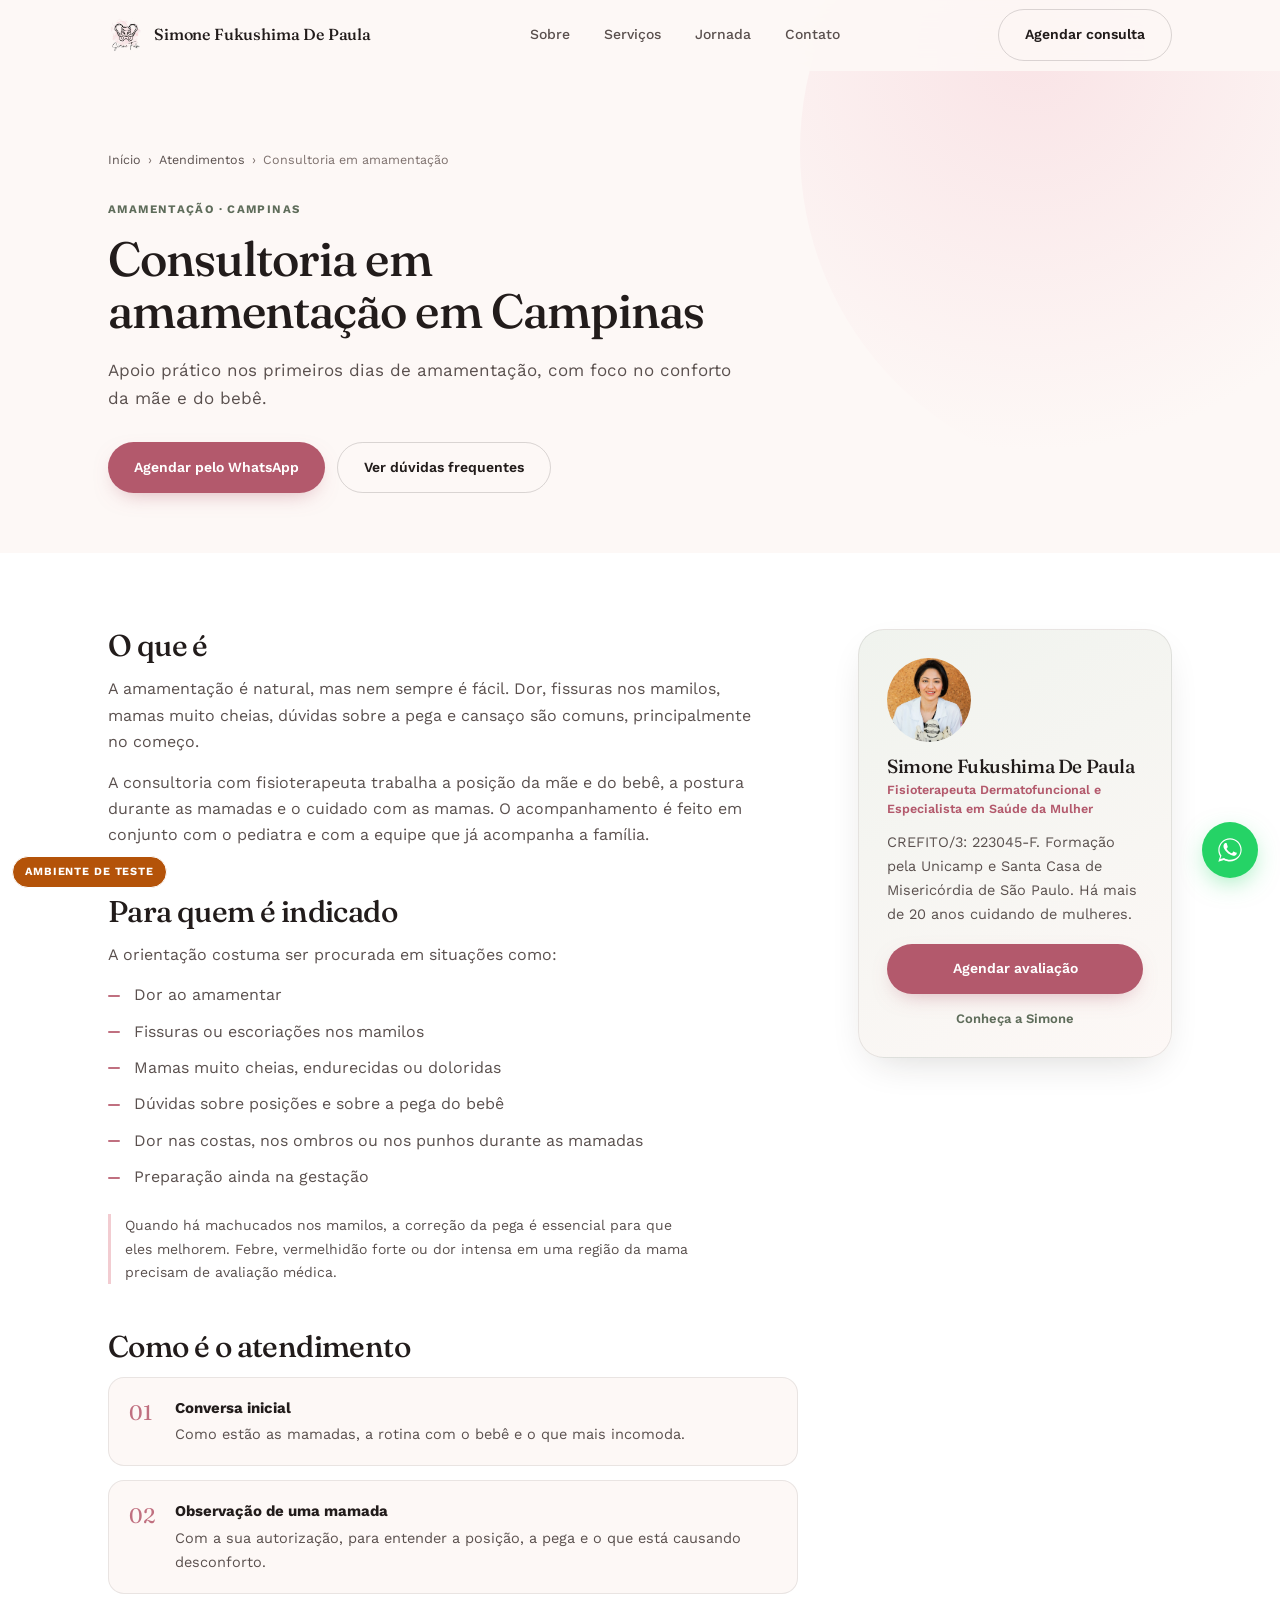
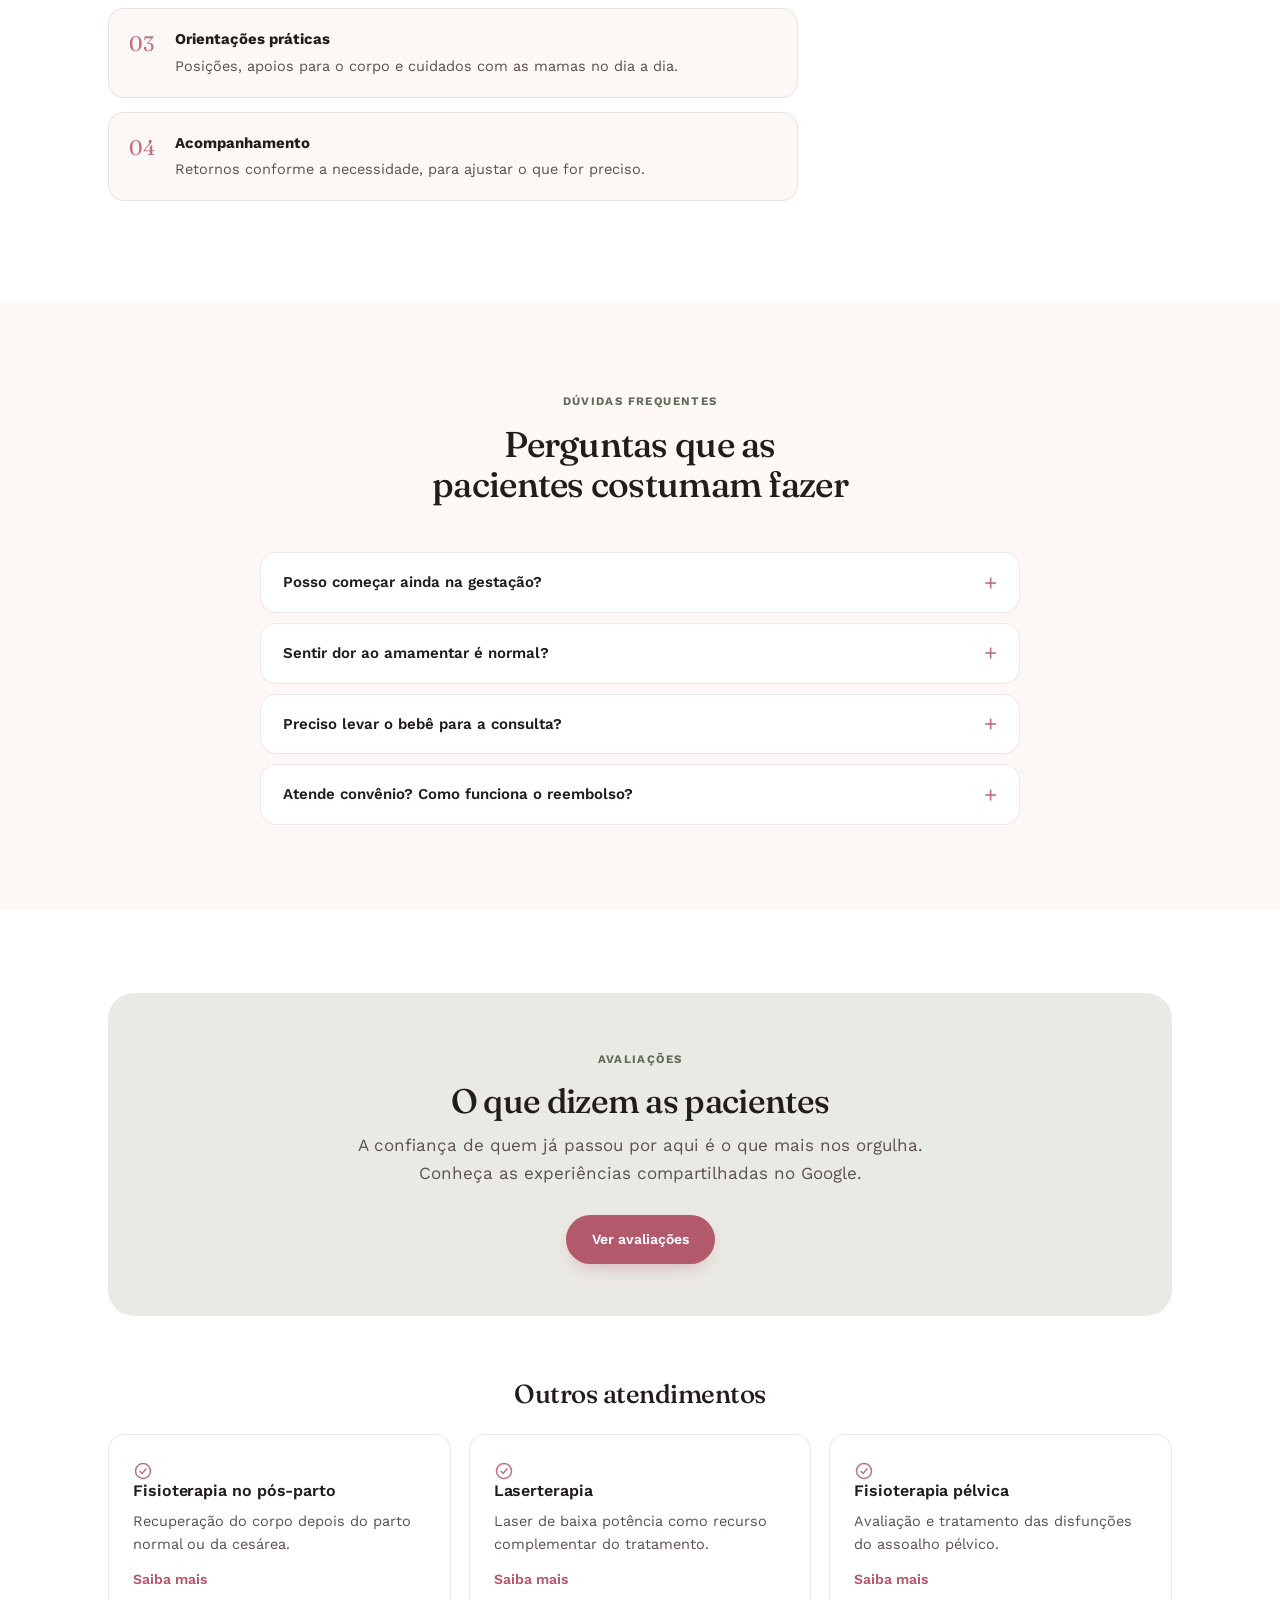
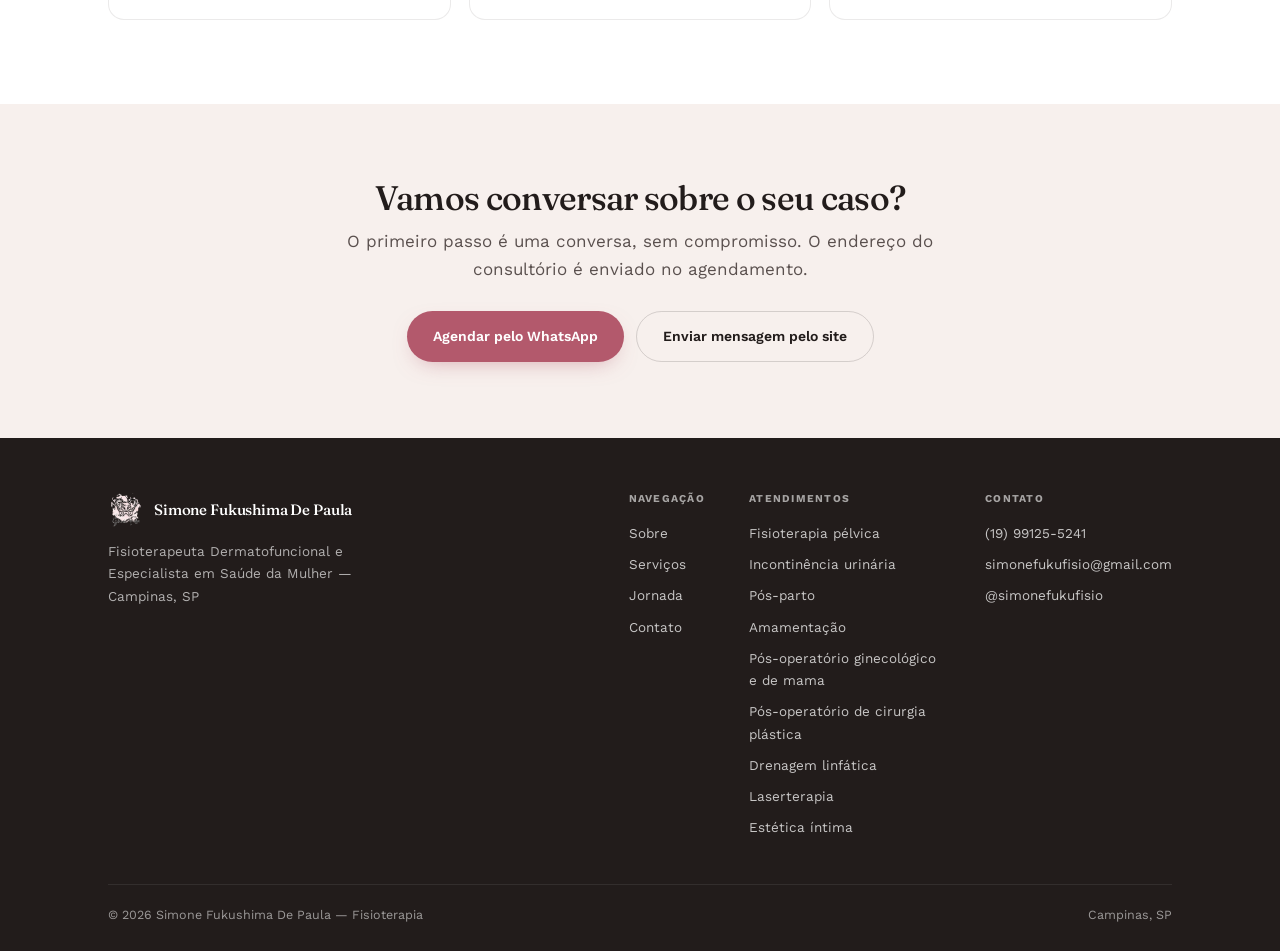
==== commit d2ecf79d: "content: texto da seção de avaliações mais acolhedor (v1.12.2) Co-Authored-By: Claude Opus 5.5 <nore" ====
--- a/amamentacao/index.html
+++ b/amamentacao/index.html
@@ -162,17 +162,17 @@
       <div class="avaliacoes-caixa">
         <span class="ey">Avaliações</span>
         <h2>O que dizem as pacientes</h2>
-        <p class="lead">As avaliações são escritas pelas próprias pacientes e ficam publicadas no Google. Você pode ler todas por lá.</p>
+        <p class="lead">A confiança de quem já passou por aqui é o que mais nos orgulha. Conheça as experiências compartilhadas no Google.</p>
         <div class="hero-ctas">
-          <a class="btn btn-primary" href="https://g.page/r/CfyjZYEnsw8REAI" target="_blank" rel="noopener">Ler avaliações no Google</a>
+          <a class="btn btn-primary" href="https://g.page/r/CfyjZYEnsw8REAI" target="_blank" rel="noopener">Ver avaliações</a>
         </div>
       </div>
 
       <h2 class="rel-titulo">Outros atendimentos</h2>
       <div class="rel-grid">
-        <a class="sc" href="/pos-parto/"><h3>Fisioterapia no pós-parto</h3><p>Recuperação do corpo depois do parto normal ou da cesárea.</p><span class="sc-mais">Saiba mais</span></a>
-        <a class="sc" href="/laserterapia/"><h3>Laserterapia</h3><p>Laser de baixa potência como recurso complementar do tratamento.</p><span class="sc-mais">Saiba mais</span></a>
-        <a class="sc" href="/fisioterapia-pelvica/"><h3>Fisioterapia pélvica</h3><p>Avaliação e tratamento das disfunções do assoalho pélvico.</p><span class="sc-mais">Saiba mais</span></a>
+        <a class="sc" href="/pos-parto/"><div class="sc-icon r"><svg width="20" height="20" viewBox="0 0 24 24" fill="none" stroke="#c07080" stroke-width="1.8" aria-hidden="true"><circle cx="12" cy="12" r="9"/><path d="M8 12l3 3 5-6"/></svg></div><h3>Fisioterapia no pós-parto</h3><p>Recuperação do corpo depois do parto normal ou da cesárea.</p><span class="sc-mais">Saiba mais</span></a>
+        <a class="sc" href="/laserterapia/"><div class="sc-icon r"><svg width="20" height="20" viewBox="0 0 24 24" fill="none" stroke="#c07080" stroke-width="1.8" aria-hidden="true"><circle cx="12" cy="12" r="9"/><path d="M8 12l3 3 5-6"/></svg></div><h3>Laserterapia</h3><p>Laser de baixa potência como recurso complementar do tratamento.</p><span class="sc-mais">Saiba mais</span></a>
+        <a class="sc" href="/fisioterapia-pelvica/"><div class="sc-icon r"><svg width="20" height="20" viewBox="0 0 24 24" fill="none" stroke="#c07080" stroke-width="1.8" aria-hidden="true"><circle cx="12" cy="12" r="9"/><path d="M8 12l3 3 5-6"/></svg></div><h3>Fisioterapia pélvica</h3><p>Avaliação e tratamento das disfunções do assoalho pélvico.</p><span class="sc-mais">Saiba mais</span></a>
       </div>
     </div>
   </section>
